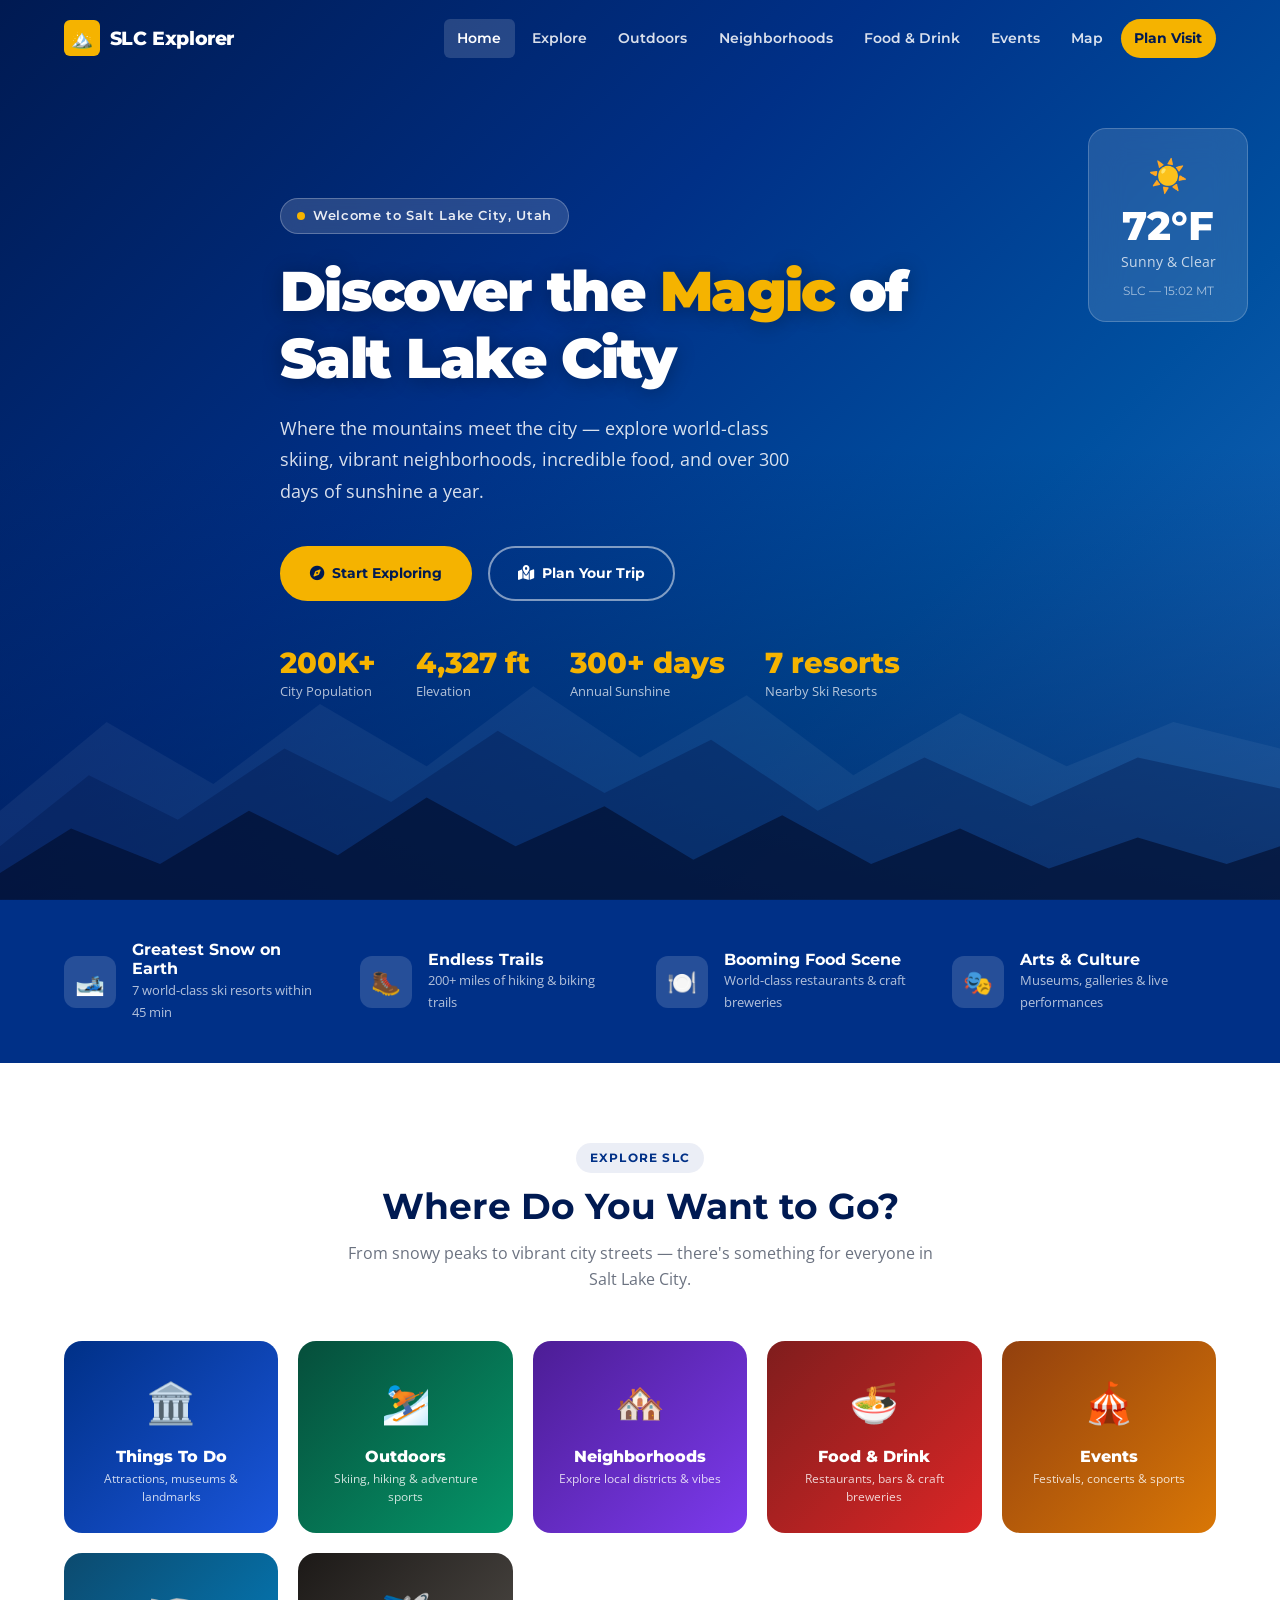
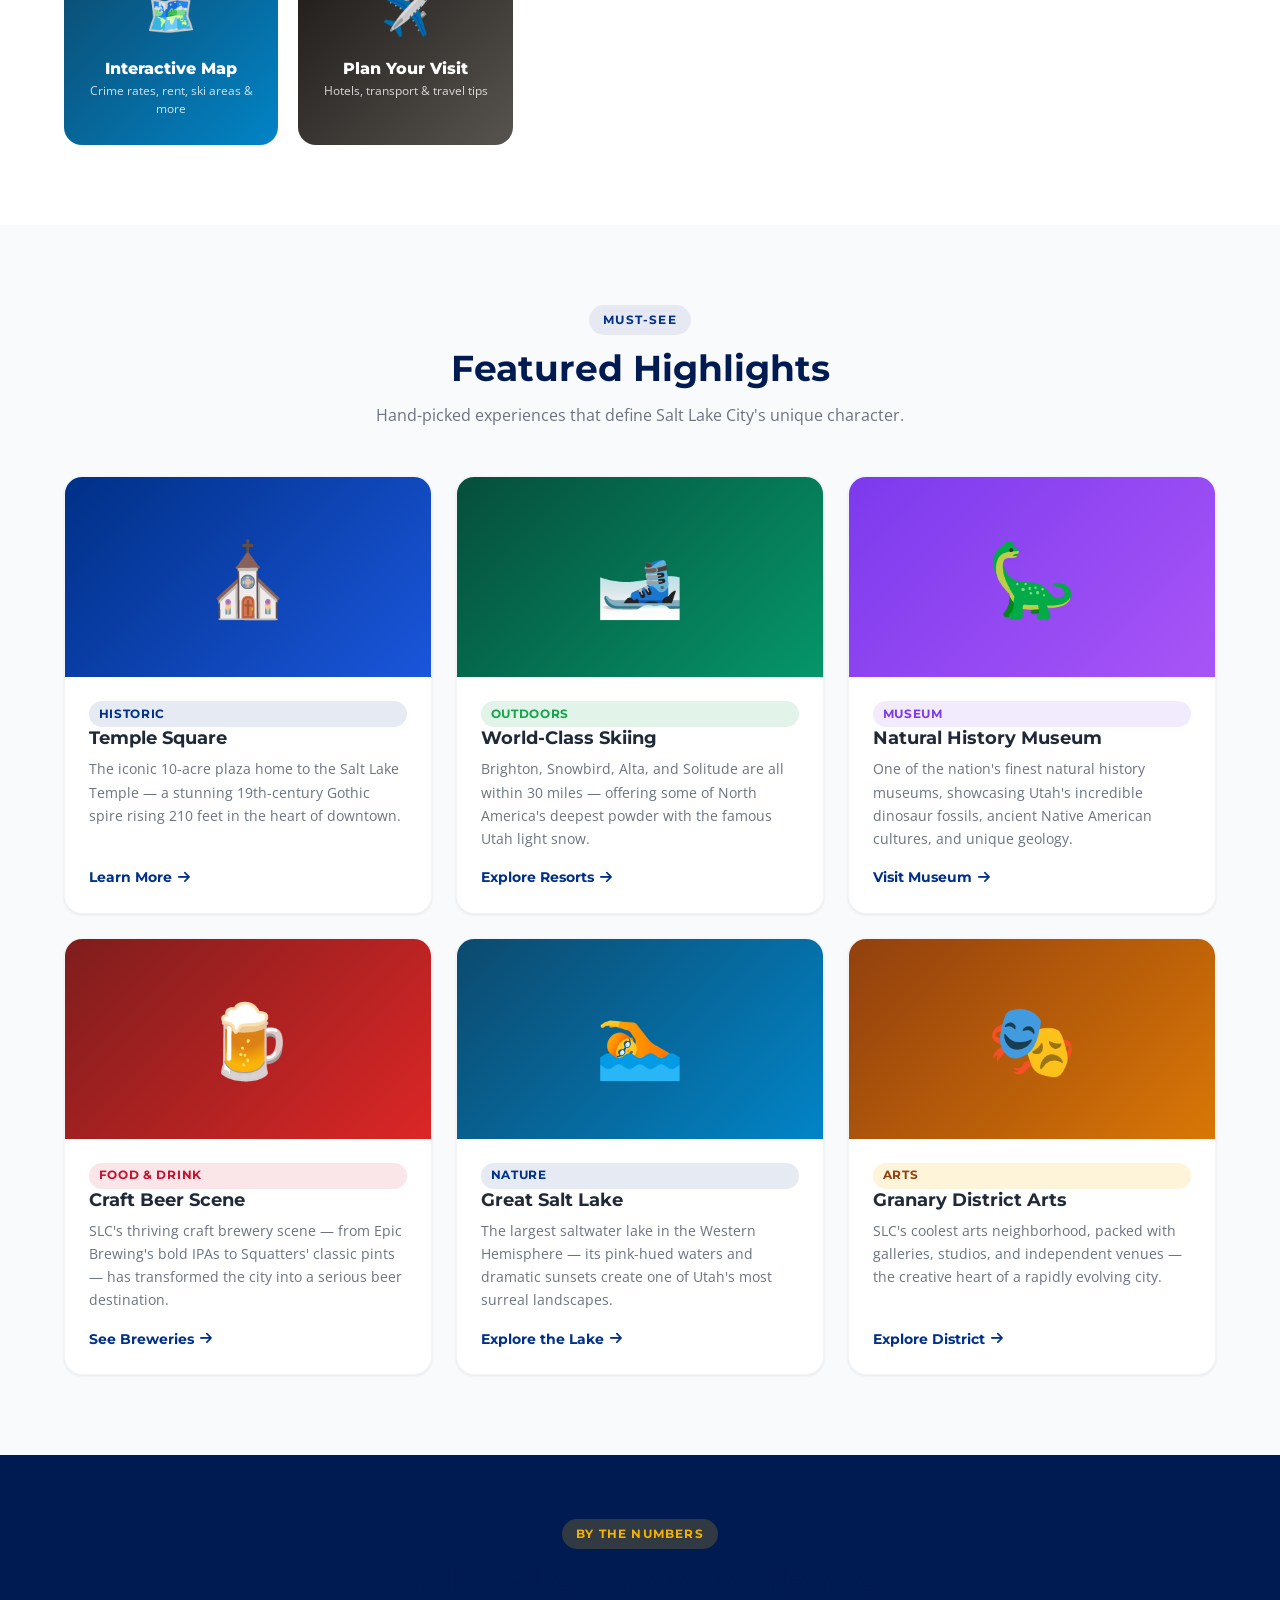
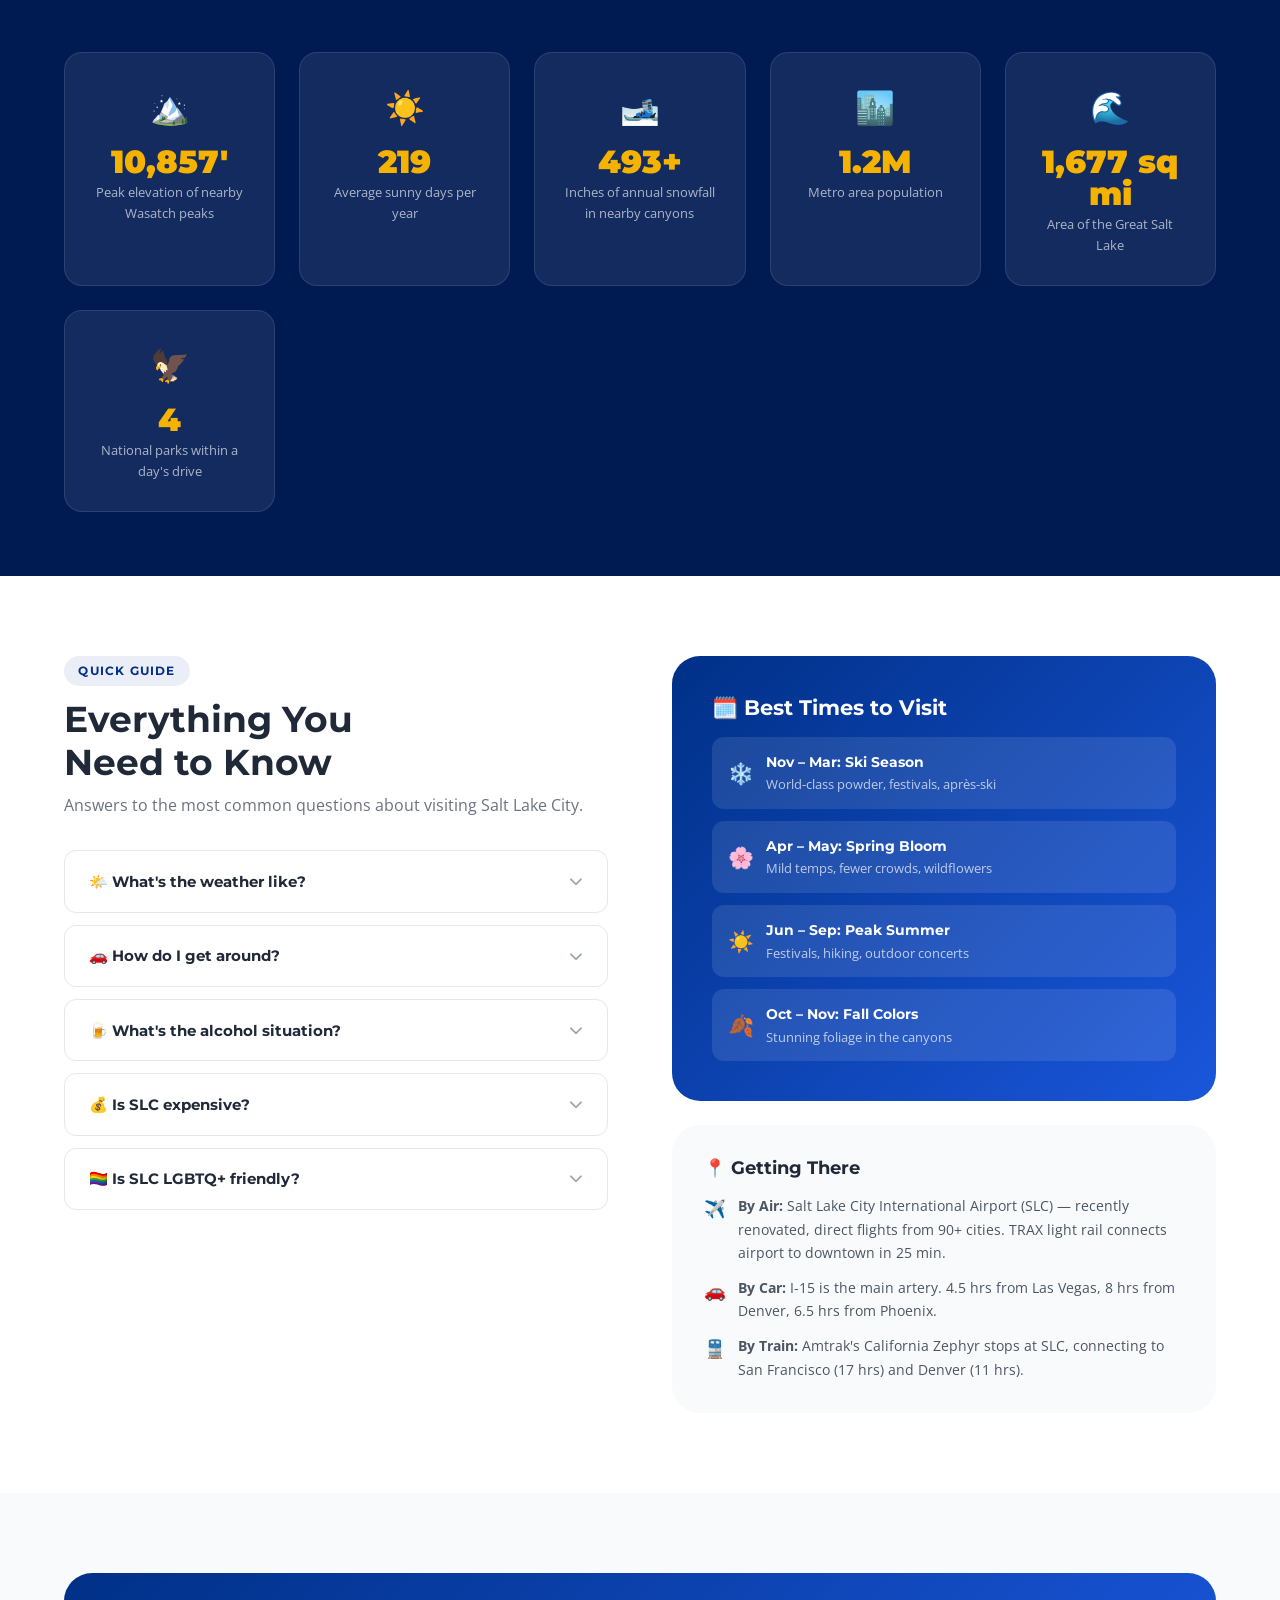
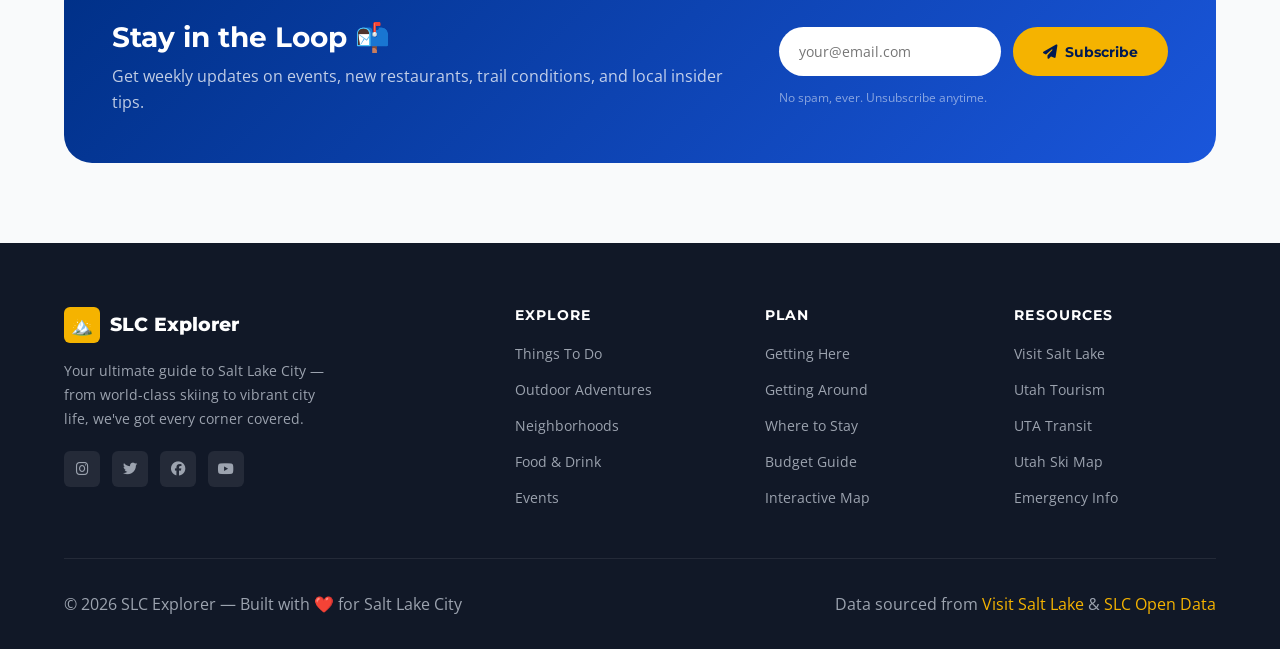
==== index.html @ 90711b34 "Build complete interactive SLC website with 8 pages - index.html: Home page with hero, mountain SVG," ====
<!DOCTYPE html>
<html lang="en">
<head>
  <meta charset="UTF-8">
  <meta name="viewport" content="width=device-width, initial-scale=1.0">
  <title>Salt Lake City — Your Ultimate Guide</title>
  <meta name="description" content="Explore Salt Lake City's best attractions, outdoor adventures, neighborhoods, food scene, and more.">
  <link rel="preconnect" href="https://fonts.googleapis.com">
  <link rel="preconnect" href="https://fonts.gstatic.com" crossorigin>
  <link href="https://fonts.googleapis.com/css2?family=Montserrat:wght@400;600;700;800;900&family=Open+Sans:wght@400;500;600&display=swap" rel="stylesheet">
  <link rel="stylesheet" href="https://cdnjs.cloudflare.com/ajax/libs/font-awesome/6.4.0/css/all.min.css">
  <link rel="stylesheet" href="style.css">
  <style>
    /* Index-specific */
    .hero { min-height: 100vh; }
    .highlights-row {
      display: grid;
      grid-template-columns: repeat(auto-fill, minmax(320px, 1fr));
      gap: 1.5rem;
    }
    .highlight-card {
      background: var(--white);
      border-radius: var(--radius-lg);
      overflow: hidden;
      box-shadow: var(--shadow-sm);
      border: 1px solid var(--gray-100);
      transition: var(--transition);
      display: flex;
      flex-direction: column;
    }
    .highlight-card:hover { transform: translateY(-6px); box-shadow: var(--shadow-xl); }
    .highlight-card-img {
      height: 200px;
      display: flex; align-items: center; justify-content: center;
      font-size: 4.5rem;
    }
    .highlight-card-body { padding: 1.5rem; flex: 1; display: flex; flex-direction: column; }
    .highlight-card-body h3 { margin-bottom: 0.5rem; font-size: 1.15rem; }
    .highlight-card-body p { color: var(--gray-500); font-size: 0.88rem; flex: 1; }
    .highlight-card-body .link {
      display: inline-flex;
      align-items: center;
      gap: 0.35rem;
      color: var(--primary);
      font-family: var(--font-sans);
      font-weight: 700;
      font-size: 0.85rem;
      margin-top: 1rem;
      transition: var(--transition);
    }
    .highlight-card-body .link:hover { color: var(--primary-light); gap: 0.55rem; }
    .fun-facts { background: var(--primary-dark); color: var(--white); padding: 4rem 0; }
    .facts-grid {
      display: grid;
      grid-template-columns: repeat(auto-fill, minmax(200px, 1fr));
      gap: 1.5rem;
    }
    .fact-box {
      background: rgba(255,255,255,0.08);
      border-radius: var(--radius-lg);
      padding: 1.75rem;
      text-align: center;
      border: 1px solid rgba(255,255,255,0.1);
      transition: var(--transition);
    }
    .fact-box:hover { background: rgba(255,255,255,0.14); }
    .fact-box .icon { font-size: 2rem; margin-bottom: 0.75rem; }
    .fact-box .val {
      font-family: var(--font-sans);
      font-size: 2rem;
      font-weight: 900;
      color: var(--accent);
      line-height: 1;
      margin-bottom: 0.25rem;
    }
    .fact-box .desc { font-size: 0.82rem; color: rgba(255,255,255,0.65); }
    .newsletter {
      background: linear-gradient(135deg, #003087 0%, #1a56db 100%);
      border-radius: var(--radius-xl);
      padding: 3rem;
      display: flex;
      gap: 3rem;
      align-items: center;
    }
    .newsletter-text { flex: 1; color: var(--white); }
    .newsletter-text h2 { font-size: 1.75rem; margin-bottom: 0.5rem; }
    .newsletter-text p { color: rgba(255,255,255,0.75); }
    .newsletter-form { display: flex; gap: 0.75rem; flex-wrap: wrap; }
    .newsletter-input {
      flex: 1;
      min-width: 220px;
      padding: 0.85rem 1.25rem;
      border-radius: var(--radius-full);
      border: none;
      font-family: var(--font-body);
      font-size: 0.9rem;
      outline: none;
    }
    @media (max-width: 768px) {
      .newsletter { flex-direction: column; gap: 1.5rem; padding: 2rem; }
      .newsletter-form { width: 100%; }
      .newsletter-input { width: 100%; }
    }
  </style>
</head>
<body>

<!-- NAVBAR -->
<nav class="navbar" id="navbar">
  <div class="container">
    <a href="index.html" class="nav-logo">
      <div class="logo-icon">🏔️</div>
      SLC Explorer
    </a>
    <div class="nav-links">
      <a href="index.html" class="active">Home</a>
      <a href="explore.html">Explore</a>
      <a href="outdoors.html">Outdoors</a>
      <a href="neighborhoods.html">Neighborhoods</a>
      <a href="food.html">Food & Drink</a>
      <a href="events.html">Events</a>
      <a href="map.html">Map</a>
      <a href="plan.html" class="nav-cta">Plan Visit</a>
    </div>
    <button class="nav-toggle" aria-label="Menu">
      <span></span><span></span><span></span>
    </button>
  </div>
</nav>

<!-- HERO -->
<section class="hero">
  <div class="hero-bg"></div>
  <!-- Mountain Silhouette SVG -->
  <div class="mountain-layer">
    <svg viewBox="0 0 1440 300" xmlns="http://www.w3.org/2000/svg" preserveAspectRatio="none">
      <!-- Back mountains (lighter) -->
      <polygon points="0,300 0,200 120,100 240,170 360,80 480,150 600,60 720,140 840,70 960,160 1080,90 1200,150 1320,100 1440,130 1440,300" fill="rgba(255,255,255,0.05)"/>
      <!-- Mid mountains -->
      <polygon points="0,300 0,240 100,160 200,210 320,130 440,190 560,110 680,180 800,120 920,200 1040,140 1160,195 1280,140 1440,175 1440,300" fill="rgba(0,26,82,0.4)"/>
      <!-- Front mountains (dark) -->
      <polygon points="0,300 0,270 80,220 180,260 280,200 380,250 480,185 580,240 680,195 780,255 880,205 980,260 1080,220 1180,265 1280,230 1380,260 1440,240 1440,300" fill="rgba(0,10,40,0.6)"/>
    </svg>
  </div>

  <!-- Weather widget -->
  <div class="hero-weather">
    <div class="weather-icon">☀️</div>
    <div class="temp">72°F</div>
    <div class="condition">Sunny & Clear</div>
    <div class="city-time">SLC — <span id="slc-time">--:--</span></div>
  </div>

  <div class="container">
    <div class="hero-content">
      <div class="hero-badge">
        <span class="dot"></span>
        Welcome to Salt Lake City, Utah
      </div>
      <h1>Discover the <span>Magic</span> of Salt Lake City</h1>
      <p>Where the mountains meet the city — explore world-class skiing, vibrant neighborhoods, incredible food, and over 300 days of sunshine a year.</p>
      <div class="hero-actions">
        <a href="explore.html" class="btn btn-primary"><i class="fas fa-compass"></i> Start Exploring</a>
        <a href="plan.html" class="btn btn-outline"><i class="fas fa-map-marked-alt"></i> Plan Your Trip</a>
      </div>
      <div class="hero-stats">
        <div class="hero-stat">
          <span class="num" data-target="200" data-suffix="K+">0</span>
          <span class="label">City Population</span>
        </div>
        <div class="hero-stat">
          <span class="num" data-target="4327" data-suffix=" ft">0</span>
          <span class="label">Elevation</span>
        </div>
        <div class="hero-stat">
          <span class="num" data-target="300" data-suffix="+ days">0</span>
          <span class="label">Annual Sunshine</span>
        </div>
        <div class="hero-stat">
          <span class="num" data-target="7" data-suffix=" resorts">0</span>
          <span class="label">Nearby Ski Resorts</span>
        </div>
      </div>
    </div>
  </div>
</section>

<!-- FEATURE STRIP -->
<div class="feature-strip">
  <div class="container">
    <div class="feature-item reveal">
      <div class="icon">🎿</div>
      <div class="text">
        <h4>Greatest Snow on Earth</h4>
        <p>7 world-class ski resorts within 45 min</p>
      </div>
    </div>
    <div class="feature-item reveal reveal-delay-1">
      <div class="icon">🥾</div>
      <div class="text">
        <h4>Endless Trails</h4>
        <p>200+ miles of hiking & biking trails</p>
      </div>
    </div>
    <div class="feature-item reveal reveal-delay-2">
      <div class="icon">🍽️</div>
      <div class="text">
        <h4>Booming Food Scene</h4>
        <p>World-class restaurants & craft breweries</p>
      </div>
    </div>
    <div class="feature-item reveal reveal-delay-3">
      <div class="icon">🎭</div>
      <div class="text">
        <h4>Arts & Culture</h4>
        <p>Museums, galleries & live performances</p>
      </div>
    </div>
  </div>
</div>

<!-- NAVIGATION CARDS -->
<section class="section" style="background: var(--white);">
  <div class="container">
    <div class="section-header reveal">
      <div class="section-tag">Explore SLC</div>
      <h2>Where Do You Want to Go?</h2>
      <p>From snowy peaks to vibrant city streets — there's something for everyone in Salt Lake City.</p>
    </div>
    <div class="nav-cards reveal">
      <a href="explore.html" class="nav-card" style="background: linear-gradient(135deg, #003087, #1a56db);">
        <div class="nav-icon">🏛️</div>
        <h3>Things To Do</h3>
        <p>Attractions, museums & landmarks</p>
      </a>
      <a href="outdoors.html" class="nav-card" style="background: linear-gradient(135deg, #064e3b, #059669);">
        <div class="nav-icon">⛷️</div>
        <h3>Outdoors</h3>
        <p>Skiing, hiking & adventure sports</p>
      </a>
      <a href="neighborhoods.html" class="nav-card" style="background: linear-gradient(135deg, #4c1d95, #7c3aed);">
        <div class="nav-icon">🏘️</div>
        <h3>Neighborhoods</h3>
        <p>Explore local districts & vibes</p>
      </a>
      <a href="food.html" class="nav-card" style="background: linear-gradient(135deg, #7f1d1d, #dc2626);">
        <div class="nav-icon">🍜</div>
        <h3>Food & Drink</h3>
        <p>Restaurants, bars & craft breweries</p>
      </a>
      <a href="events.html" class="nav-card" style="background: linear-gradient(135deg, #92400e, #d97706);">
        <div class="nav-icon">🎪</div>
        <h3>Events</h3>
        <p>Festivals, concerts & sports</p>
      </a>
      <a href="map.html" class="nav-card" style="background: linear-gradient(135deg, #0c4a6e, #0284c7);">
        <div class="nav-icon">🗺️</div>
        <h3>Interactive Map</h3>
        <p>Crime rates, rent, ski areas & more</p>
      </a>
      <a href="plan.html" class="nav-card" style="background: linear-gradient(135deg, #1c1917, #57534e);">
        <div class="nav-icon">✈️</div>
        <h3>Plan Your Visit</h3>
        <p>Hotels, transport & travel tips</p>
      </a>
    </div>
  </div>
</section>

<!-- FEATURED HIGHLIGHTS -->
<section class="section">
  <div class="container">
    <div class="section-header reveal">
      <div class="section-tag">Must-See</div>
      <h2>Featured Highlights</h2>
      <p>Hand-picked experiences that define Salt Lake City's unique character.</p>
    </div>
    <div class="highlights-row">
      <div class="highlight-card reveal">
        <div class="highlight-card-img" style="background: linear-gradient(135deg, #003087, #1a56db);">⛪</div>
        <div class="highlight-card-body">
          <span class="badge badge-blue">Historic</span>
          <h3>Temple Square</h3>
          <p>The iconic 10-acre plaza home to the Salt Lake Temple — a stunning 19th-century Gothic spire rising 210 feet in the heart of downtown.</p>
          <a href="explore.html" class="link">Learn More <i class="fas fa-arrow-right"></i></a>
        </div>
      </div>
      <div class="highlight-card reveal reveal-delay-1">
        <div class="highlight-card-img" style="background: linear-gradient(135deg, #064e3b, #059669);">🎿</div>
        <div class="highlight-card-body">
          <span class="badge badge-green">Outdoors</span>
          <h3>World-Class Skiing</h3>
          <p>Brighton, Snowbird, Alta, and Solitude are all within 30 miles — offering some of North America's deepest powder with the famous Utah light snow.</p>
          <a href="outdoors.html" class="link">Explore Resorts <i class="fas fa-arrow-right"></i></a>
        </div>
      </div>
      <div class="highlight-card reveal reveal-delay-2">
        <div class="highlight-card-img" style="background: linear-gradient(135deg, #7c3aed, #a855f7);">🦕</div>
        <div class="highlight-card-body">
          <span class="badge badge-purple">Museum</span>
          <h3>Natural History Museum</h3>
          <p>One of the nation's finest natural history museums, showcasing Utah's incredible dinosaur fossils, ancient Native American cultures, and unique geology.</p>
          <a href="explore.html" class="link">Visit Museum <i class="fas fa-arrow-right"></i></a>
        </div>
      </div>
      <div class="highlight-card reveal reveal-delay-3">
        <div class="highlight-card-img" style="background: linear-gradient(135deg, #7f1d1d, #dc2626);">🍺</div>
        <div class="highlight-card-body">
          <span class="badge badge-red">Food & Drink</span>
          <h3>Craft Beer Scene</h3>
          <p>SLC's thriving craft brewery scene — from Epic Brewing's bold IPAs to Squatters' classic pints — has transformed the city into a serious beer destination.</p>
          <a href="food.html" class="link">See Breweries <i class="fas fa-arrow-right"></i></a>
        </div>
      </div>
      <div class="highlight-card reveal">
        <div class="highlight-card-img" style="background: linear-gradient(135deg, #0c4a6e, #0284c7);">🏊</div>
        <div class="highlight-card-body">
          <span class="badge badge-blue">Nature</span>
          <h3>Great Salt Lake</h3>
          <p>The largest saltwater lake in the Western Hemisphere — its pink-hued waters and dramatic sunsets create one of Utah's most surreal landscapes.</p>
          <a href="explore.html" class="link">Explore the Lake <i class="fas fa-arrow-right"></i></a>
        </div>
      </div>
      <div class="highlight-card reveal reveal-delay-1">
        <div class="highlight-card-img" style="background: linear-gradient(135deg, #92400e, #d97706);">🎭</div>
        <div class="highlight-card-body">
          <span class="badge badge-yellow">Arts</span>
          <h3>Granary District Arts</h3>
          <p>SLC's coolest arts neighborhood, packed with galleries, studios, and independent venues — the creative heart of a rapidly evolving city.</p>
          <a href="neighborhoods.html" class="link">Explore District <i class="fas fa-arrow-right"></i></a>
        </div>
      </div>
    </div>
  </div>
</section>

<!-- FUN FACTS -->
<section class="fun-facts">
  <div class="container">
    <div class="section-header reveal" style="color: var(--white);">
      <div class="section-tag" style="background: rgba(245,179,0,0.2); color: var(--accent);">By the Numbers</div>
      <h2>Salt Lake City at a Glance</h2>
    </div>
    <div class="facts-grid">
      <div class="fact-box reveal">
        <div class="icon">🏔️</div>
        <div class="val" data-target="11000" data-suffix="'">0</div>
        <div class="desc">Peak elevation of nearby Wasatch peaks</div>
      </div>
      <div class="fact-box reveal reveal-delay-1">
        <div class="icon">☀️</div>
        <div class="val" data-target="222" data-suffix="">0</div>
        <div class="desc">Average sunny days per year</div>
      </div>
      <div class="fact-box reveal reveal-delay-2">
        <div class="icon">🎿</div>
        <div class="val" data-target="500" data-suffix="+">0</div>
        <div class="desc">Inches of annual snowfall in nearby canyons</div>
      </div>
      <div class="fact-box reveal reveal-delay-3">
        <div class="icon">🏙️</div>
        <div class="val" data-target="1.2" data-suffix="M">0</div>
        <div class="desc">Metro area population</div>
      </div>
      <div class="fact-box reveal">
        <div class="icon">🌊</div>
        <div class="val" data-target="1700" data-suffix=" sq mi">0</div>
        <div class="desc">Area of the Great Salt Lake</div>
      </div>
      <div class="fact-box reveal reveal-delay-1">
        <div class="icon">🦅</div>
        <div class="val" data-target="5" data-suffix="">0</div>
        <div class="desc">National parks within a day's drive</div>
      </div>
    </div>
  </div>
</section>

<!-- QUICK INFO ACCORDION -->
<section class="section" style="background: var(--white);">
  <div class="container">
    <div style="display: grid; grid-template-columns: 1fr 1fr; gap: 4rem; align-items: start;">
      <div>
        <div class="section-tag reveal">Quick Guide</div>
        <h2 class="reveal" style="margin-bottom: 0.5rem;">Everything You<br>Need to Know</h2>
        <p class="reveal" style="color: var(--gray-500); margin-bottom: 2rem;">Answers to the most common questions about visiting Salt Lake City.</p>
        <div class="accordion-item reveal">
          <div class="accordion-header">
            <span>🌤️ What's the weather like?</span>
            <span class="accordion-arrow"><i class="fas fa-chevron-down"></i></span>
          </div>
          <div class="accordion-body">
            <div class="accordion-body-inner">SLC has four distinct seasons. Summers are warm and dry (70–95°F), perfect for hiking. Winters are cold with heavy mountain snowfall (20–35°F in the valley). Spring and fall are mild and beautiful. The valley typically gets less snow than the nearby canyons.</div>
          </div>
        </div>
        <div class="accordion-item reveal">
          <div class="accordion-header">
            <span>🚗 How do I get around?</span>
            <span class="accordion-arrow"><i class="fas fa-chevron-down"></i></span>
          </div>
          <div class="accordion-body">
            <div class="accordion-body-inner">TRAX light rail connects downtown to the airport and suburbs. UTA buses cover the metro area. Many neighborhoods are walkable. Uber/Lyft are readily available. For ski canyons, renting a car is strongly recommended as public transit to resorts is limited.</div>
          </div>
        </div>
        <div class="accordion-item reveal">
          <div class="accordion-header">
            <span>🍺 What's the alcohol situation?</span>
            <span class="accordion-arrow"><i class="fas fa-chevron-down"></i></span>
          </div>
          <div class="accordion-body">
            <div class="accordion-body-inner">Utah has unique liquor laws. Bars and restaurants serve full-strength alcohol but there are some quirks — grocery stores sell beer limited to 5% ABV. State Liquor Stores (DABC) sell wine and spirits. The craft beer scene is thriving despite the laws.</div>
          </div>
        </div>
        <div class="accordion-item reveal">
          <div class="accordion-header">
            <span>💰 Is SLC expensive?</span>
            <span class="accordion-arrow"><i class="fas fa-chevron-down"></i></span>
          </div>
          <div class="accordion-body">
            <div class="accordion-body-inner">SLC has grown significantly in cost but remains more affordable than Denver, Seattle, or San Francisco. Average rent is $1,300–$1,800/month. Meals range from $10 budget spots to $50+ fine dining. Ski lift tickets are $100–$180/day. See our Plan page for a full budget guide.</div>
          </div>
        </div>
        <div class="accordion-item reveal">
          <div class="accordion-header">
            <span>🏳️‍🌈 Is SLC LGBTQ+ friendly?</span>
            <span class="accordion-arrow"><i class="fas fa-chevron-down"></i></span>
          </div>
          <div class="accordion-body">
            <div class="accordion-body-inner">Yes! SLC has a vibrant and growing LGBTQ+ community centered around the 9th & 9th neighborhood and the Capitol Hill area. Utah Pride Festival (June) is one of the region's largest. The city is notably more progressive than the surrounding state.</div>
          </div>
        </div>
      </div>
      <div>
        <div class="reveal" style="background: linear-gradient(135deg, #003087 0%, #1a56db 100%); border-radius: var(--radius-xl); padding: 2.5rem; color: var(--white); margin-bottom: 1.5rem;">
          <h3 style="margin-bottom: 1rem; font-size: 1.3rem;">🗓️ Best Times to Visit</h3>
          <div style="display: flex; flex-direction: column; gap: 0.75rem;">
            <div style="background: rgba(255,255,255,0.1); border-radius: var(--radius-md); padding: 0.85rem 1rem; display: flex; gap: 0.75rem; align-items: center;">
              <span style="font-size: 1.3rem;">❄️</span>
              <div>
                <div style="font-weight: 700; font-family: var(--font-sans); font-size: 0.9rem;">Nov – Mar: Ski Season</div>
                <div style="font-size: 0.8rem; color: rgba(255,255,255,0.7);">World-class powder, festivals, après-ski</div>
              </div>
            </div>
            <div style="background: rgba(255,255,255,0.1); border-radius: var(--radius-md); padding: 0.85rem 1rem; display: flex; gap: 0.75rem; align-items: center;">
              <span style="font-size: 1.3rem;">🌸</span>
              <div>
                <div style="font-weight: 700; font-family: var(--font-sans); font-size: 0.9rem;">Apr – May: Spring Bloom</div>
                <div style="font-size: 0.8rem; color: rgba(255,255,255,0.7);">Mild temps, fewer crowds, wildflowers</div>
              </div>
            </div>
            <div style="background: rgba(255,255,255,0.1); border-radius: var(--radius-md); padding: 0.85rem 1rem; display: flex; gap: 0.75rem; align-items: center;">
              <span style="font-size: 1.3rem;">☀️</span>
              <div>
                <div style="font-weight: 700; font-family: var(--font-sans); font-size: 0.9rem;">Jun – Sep: Peak Summer</div>
                <div style="font-size: 0.8rem; color: rgba(255,255,255,0.7);">Festivals, hiking, outdoor concerts</div>
              </div>
            </div>
            <div style="background: rgba(255,255,255,0.1); border-radius: var(--radius-md); padding: 0.85rem 1rem; display: flex; gap: 0.75rem; align-items: center;">
              <span style="font-size: 1.3rem;">🍂</span>
              <div>
                <div style="font-weight: 700; font-family: var(--font-sans); font-size: 0.9rem;">Oct – Nov: Fall Colors</div>
                <div style="font-size: 0.8rem; color: rgba(255,255,255,0.7);">Stunning foliage in the canyons</div>
              </div>
            </div>
          </div>
        </div>
        <div class="reveal" style="background: var(--gray-50); border-radius: var(--radius-xl); padding: 2rem;">
          <h3 style="margin-bottom: 1rem; font-size: 1.1rem;">📍 Getting There</h3>
          <div style="display: flex; flex-direction: column; gap: 0.75rem; font-size: 0.88rem; color: var(--gray-600);">
            <div style="display: flex; gap: 0.75rem; align-items: flex-start;">
              <span style="font-size: 1.1rem; flex-shrink: 0;">✈️</span>
              <span><strong>By Air:</strong> Salt Lake City International Airport (SLC) — recently renovated, direct flights from 90+ cities. TRAX light rail connects airport to downtown in 25 min.</span>
            </div>
            <div style="display: flex; gap: 0.75rem; align-items: flex-start;">
              <span style="font-size: 1.1rem; flex-shrink: 0;">🚗</span>
              <span><strong>By Car:</strong> I-15 is the main artery. 4.5 hrs from Las Vegas, 8 hrs from Denver, 6.5 hrs from Phoenix.</span>
            </div>
            <div style="display: flex; gap: 0.75rem; align-items: flex-start;">
              <span style="font-size: 1.1rem; flex-shrink: 0;">🚆</span>
              <span><strong>By Train:</strong> Amtrak's California Zephyr stops at SLC, connecting to San Francisco (17 hrs) and Denver (11 hrs).</span>
            </div>
          </div>
        </div>
      </div>
    </div>
  </div>
</section>

<!-- NEWSLETTER -->
<section class="section">
  <div class="container">
    <div class="newsletter reveal">
      <div class="newsletter-text">
        <h2>Stay in the Loop 📬</h2>
        <p>Get weekly updates on events, new restaurants, trail conditions, and local insider tips.</p>
      </div>
      <div>
        <div class="newsletter-form">
          <input type="email" class="newsletter-input" placeholder="your@email.com">
          <button class="btn btn-primary" onclick="showToast('Thanks for subscribing! 🎉', 'success')">
            <i class="fas fa-paper-plane"></i> Subscribe
          </button>
        </div>
        <p style="color: rgba(255,255,255,0.5); font-size: 0.78rem; margin-top: 0.75rem;">No spam, ever. Unsubscribe anytime.</p>
      </div>
    </div>
  </div>
</section>

<!-- FOOTER -->
<footer class="footer">
  <div class="container">
    <div class="footer-grid">
      <div class="footer-brand">
        <div class="logo">
          <div class="icon">🏔️</div>
          SLC Explorer
        </div>
        <p>Your ultimate guide to Salt Lake City — from world-class skiing to vibrant city life, we've got every corner covered.</p>
        <div class="footer-social">
          <a href="#" class="social-btn"><i class="fab fa-instagram"></i></a>
          <a href="#" class="social-btn"><i class="fab fa-twitter"></i></a>
          <a href="#" class="social-btn"><i class="fab fa-facebook"></i></a>
          <a href="#" class="social-btn"><i class="fab fa-youtube"></i></a>
        </div>
      </div>
      <div class="footer-col">
        <h4>Explore</h4>
        <ul>
          <li><a href="explore.html">Things To Do</a></li>
          <li><a href="outdoors.html">Outdoor Adventures</a></li>
          <li><a href="neighborhoods.html">Neighborhoods</a></li>
          <li><a href="food.html">Food & Drink</a></li>
          <li><a href="events.html">Events</a></li>
        </ul>
      </div>
      <div class="footer-col">
        <h4>Plan</h4>
        <ul>
          <li><a href="plan.html">Getting Here</a></li>
          <li><a href="plan.html#transport">Getting Around</a></li>
          <li><a href="plan.html#hotels">Where to Stay</a></li>
          <li><a href="plan.html#budget">Budget Guide</a></li>
          <li><a href="map.html">Interactive Map</a></li>
        </ul>
      </div>
      <div class="footer-col">
        <h4>Resources</h4>
        <ul>
          <li><a href="#">Visit Salt Lake</a></li>
          <li><a href="#">Utah Tourism</a></li>
          <li><a href="#">UTA Transit</a></li>
          <li><a href="#">Utah Ski Map</a></li>
          <li><a href="#">Emergency Info</a></li>
        </ul>
      </div>
    </div>
    <div class="footer-bottom">
      <p>© 2026 SLC Explorer — Built with ❤️ for Salt Lake City</p>
      <p>Data sourced from <a href="#">Visit Salt Lake</a> & <a href="#">SLC Open Data</a></p>
    </div>
  </div>
</footer>

<button id="back-top" title="Back to top"><i class="fas fa-arrow-up"></i></button>
<div class="toast-container"></div>

<script src="script.js"></script>
</body>
</html>
---- style.css ----
/* ===== DESIGN TOKENS ===== */
:root {
  --primary: #003087;
  --primary-light: #1a56db;
  --primary-dark: #001a52;
  --secondary: #c8102e;
  --accent: #f5b300;
  --accent-dark: #c9940a;
  --green: #16a34a;
  --white: #ffffff;
  --gray-50: #f9fafb;
  --gray-100: #f3f4f6;
  --gray-200: #e5e7eb;
  --gray-300: #d1d5db;
  --gray-400: #9ca3af;
  --gray-500: #6b7280;
  --gray-600: #4b5563;
  --gray-700: #374151;
  --gray-800: #1f2937;
  --gray-900: #111827;
  --shadow-sm: 0 1px 3px rgba(0,0,0,0.08);
  --shadow-md: 0 4px 12px rgba(0,0,0,0.10);
  --shadow-lg: 0 10px 30px rgba(0,0,0,0.13);
  --shadow-xl: 0 20px 50px rgba(0,0,0,0.18);
  --radius-sm: 6px;
  --radius-md: 12px;
  --radius-lg: 18px;
  --radius-xl: 28px;
  --radius-full: 9999px;
  --transition: all 0.3s cubic-bezier(0.4, 0, 0.2, 1);
  --font-sans: 'Montserrat', sans-serif;
  --font-body: 'Open Sans', sans-serif;
}

/* ===== RESET ===== */
*, *::before, *::after { box-sizing: border-box; margin: 0; padding: 0; }
html { scroll-behavior: smooth; font-size: 16px; }
body {
  font-family: var(--font-body);
  color: var(--gray-800);
  background: var(--gray-50);
  line-height: 1.65;
  overflow-x: hidden;
}
img { max-width: 100%; display: block; }
a { text-decoration: none; color: inherit; }
ul { list-style: none; }
button { cursor: pointer; border: none; background: none; font-family: inherit; }

/* ===== TYPOGRAPHY ===== */
h1, h2, h3, h4, h5, h6 { font-family: var(--font-sans); line-height: 1.2; }
h1 { font-size: clamp(2rem, 5vw, 3.5rem); }
h2 { font-size: clamp(1.5rem, 3vw, 2.25rem); }
h3 { font-size: clamp(1.1rem, 2vw, 1.4rem); }
p { font-size: 1rem; }

/* ===== LAYOUT ===== */
.container { max-width: 1200px; margin: 0 auto; padding: 0 1.5rem; }
.section { padding: 5rem 0; }
.section-header { text-align: center; margin-bottom: 3rem; }
.section-header h2 { color: var(--primary-dark); margin-bottom: 0.75rem; }
.section-header p { color: var(--gray-500); max-width: 600px; margin: 0 auto; }
.section-tag {
  display: inline-block;
  background: rgba(0,48,135,0.08);
  color: var(--primary);
  font-family: var(--font-sans);
  font-weight: 700;
  font-size: 0.75rem;
  letter-spacing: 0.1em;
  text-transform: uppercase;
  padding: 0.3rem 0.9rem;
  border-radius: var(--radius-full);
  margin-bottom: 0.75rem;
}

/* ===== NAVBAR ===== */
.navbar {
  position: fixed;
  top: 0; left: 0; right: 0;
  z-index: 1000;
  background: transparent;
  transition: var(--transition);
  padding: 1.2rem 0;
}
.navbar.scrolled {
  background: var(--primary-dark);
  box-shadow: var(--shadow-lg);
  padding: 0.75rem 0;
}
.navbar .container {
  display: flex;
  align-items: center;
  justify-content: space-between;
}
.nav-logo {
  display: flex;
  align-items: center;
  gap: 0.6rem;
  color: var(--white);
  font-family: var(--font-sans);
  font-weight: 800;
  font-size: 1.2rem;
  letter-spacing: -0.02em;
}
.nav-logo .logo-icon {
  width: 36px; height: 36px;
  background: var(--accent);
  border-radius: var(--radius-sm);
  display: flex; align-items: center; justify-content: center;
  font-size: 1.1rem;
}
.nav-links {
  display: flex;
  align-items: center;
  gap: 0.25rem;
}
.nav-links a {
  color: rgba(255,255,255,0.85);
  font-family: var(--font-sans);
  font-weight: 600;
  font-size: 0.85rem;
  padding: 0.5rem 0.85rem;
  border-radius: var(--radius-sm);
  transition: var(--transition);
}
.nav-links a:hover, .nav-links a.active {
  color: var(--white);
  background: rgba(255,255,255,0.15);
}
.nav-cta {
  background: var(--accent) !important;
  color: var(--primary-dark) !important;
  font-weight: 700 !important;
  border-radius: var(--radius-full) !important;
}
.nav-cta:hover { background: var(--accent-dark) !important; }
.nav-toggle {
  display: none;
  flex-direction: column;
  gap: 5px;
  padding: 0.5rem;
}
.nav-toggle span {
  display: block;
  width: 24px; height: 2px;
  background: var(--white);
  border-radius: 2px;
  transition: var(--transition);
}

/* ===== HERO ===== */
.hero {
  min-height: 100vh;
  display: flex;
  align-items: center;
  position: relative;
  overflow: hidden;
  color: var(--white);
}
.hero-bg {
  position: absolute;
  inset: 0;
  background: linear-gradient(135deg, #001a52 0%, #003087 40%, #0050a0 70%, #1a6bbf 100%);
  z-index: 0;
}
.hero-bg::after {
  content: '';
  position: absolute;
  inset: 0;
  background: linear-gradient(to bottom, transparent 50%, rgba(0,26,82,0.6) 100%);
}
/* Mountain silhouette layers */
.mountain-layer {
  position: absolute;
  bottom: 0;
  left: 0;
  right: 0;
  z-index: 1;
}
.mountain-layer svg { display: block; }
.hero-content {
  position: relative;
  z-index: 2;
  max-width: 720px;
}
.hero-badge {
  display: inline-flex;
  align-items: center;
  gap: 0.5rem;
  background: rgba(255,255,255,0.15);
  backdrop-filter: blur(10px);
  border: 1px solid rgba(255,255,255,0.25);
  border-radius: var(--radius-full);
  padding: 0.4rem 1rem;
  font-size: 0.8rem;
  font-family: var(--font-sans);
  font-weight: 600;
  letter-spacing: 0.05em;
  margin-bottom: 1.5rem;
  color: rgba(255,255,255,0.9);
}
.hero-badge .dot {
  width: 8px; height: 8px;
  background: var(--accent);
  border-radius: 50%;
  animation: pulse 2s infinite;
}
.hero h1 {
  font-weight: 900;
  letter-spacing: -0.03em;
  margin-bottom: 1.25rem;
  text-shadow: 0 2px 20px rgba(0,0,0,0.3);
}
.hero h1 span { color: var(--accent); }
.hero p {
  font-size: 1.15rem;
  color: rgba(255,255,255,0.85);
  margin-bottom: 2.5rem;
  max-width: 540px;
  line-height: 1.7;
}
.hero-actions {
  display: flex;
  gap: 1rem;
  flex-wrap: wrap;
  margin-bottom: 3rem;
}
.hero-stats {
  display: flex;
  gap: 2.5rem;
  flex-wrap: wrap;
}
.hero-stat {
  display: flex;
  flex-direction: column;
}
.hero-stat .num {
  font-family: var(--font-sans);
  font-weight: 800;
  font-size: 1.8rem;
  color: var(--accent);
  line-height: 1;
}
.hero-stat .label {
  font-size: 0.8rem;
  color: rgba(255,255,255,0.7);
  margin-top: 0.2rem;
}
.hero-weather {
  position: absolute;
  top: 8rem;
  right: 2rem;
  z-index: 2;
  background: rgba(255,255,255,0.12);
  backdrop-filter: blur(16px);
  border: 1px solid rgba(255,255,255,0.2);
  border-radius: var(--radius-lg);
  padding: 1.25rem 1.5rem;
  color: var(--white);
  text-align: center;
  min-width: 160px;
}
.hero-weather .temp {
  font-family: var(--font-sans);
  font-size: 2.5rem;
  font-weight: 800;
  line-height: 1;
}
.hero-weather .condition {
  font-size: 0.85rem;
  color: rgba(255,255,255,0.75);
  margin-top: 0.3rem;
}
.hero-weather .city-time {
  font-size: 0.75rem;
  color: rgba(255,255,255,0.6);
  margin-top: 0.5rem;
  font-family: var(--font-sans);
}
.hero-weather .weather-icon { font-size: 2rem; margin-bottom: 0.25rem; }

/* ===== BUTTONS ===== */
.btn {
  display: inline-flex;
  align-items: center;
  gap: 0.5rem;
  font-family: var(--font-sans);
  font-weight: 700;
  font-size: 0.9rem;
  padding: 0.85rem 1.75rem;
  border-radius: var(--radius-full);
  border: 2px solid transparent;
  transition: var(--transition);
  cursor: pointer;
  white-space: nowrap;
}
.btn-primary {
  background: var(--accent);
  color: var(--primary-dark);
  border-color: var(--accent);
}
.btn-primary:hover {
  background: var(--accent-dark);
  border-color: var(--accent-dark);
  transform: translateY(-2px);
  box-shadow: 0 8px 20px rgba(245,179,0,0.4);
}
.btn-outline {
  background: transparent;
  color: var(--white);
  border-color: rgba(255,255,255,0.5);
}
.btn-outline:hover {
  background: rgba(255,255,255,0.15);
  border-color: var(--white);
  transform: translateY(-2px);
}
.btn-solid {
  background: var(--primary);
  color: var(--white);
  border-color: var(--primary);
}
.btn-solid:hover {
  background: var(--primary-dark);
  transform: translateY(-2px);
  box-shadow: var(--shadow-md);
}
.btn-ghost {
  background: transparent;
  color: var(--primary);
  border-color: var(--primary);
}
.btn-ghost:hover {
  background: var(--primary);
  color: var(--white);
  transform: translateY(-2px);
}
.btn-sm { padding: 0.5rem 1.1rem; font-size: 0.8rem; }
.btn-lg { padding: 1rem 2.25rem; font-size: 1rem; }

/* ===== CARDS ===== */
.card {
  background: var(--white);
  border-radius: var(--radius-lg);
  box-shadow: var(--shadow-sm);
  overflow: hidden;
  transition: var(--transition);
  border: 1px solid var(--gray-100);
}
.card:hover {
  transform: translateY(-6px);
  box-shadow: var(--shadow-xl);
  border-color: transparent;
}
.card-img {
  height: 220px;
  display: flex;
  align-items: center;
  justify-content: center;
  font-size: 4rem;
  position: relative;
  overflow: hidden;
}
.card-body { padding: 1.5rem; }
.card-tag {
  display: inline-block;
  font-size: 0.7rem;
  font-family: var(--font-sans);
  font-weight: 700;
  text-transform: uppercase;
  letter-spacing: 0.08em;
  padding: 0.2rem 0.65rem;
  border-radius: var(--radius-full);
  margin-bottom: 0.6rem;
}
.card-title { font-size: 1.1rem; font-weight: 700; margin-bottom: 0.5rem; color: var(--gray-900); }
.card-desc { font-size: 0.88rem; color: var(--gray-500); line-height: 1.6; margin-bottom: 1rem; }
.card-footer {
  display: flex;
  align-items: center;
  justify-content: space-between;
  padding-top: 1rem;
  border-top: 1px solid var(--gray-100);
}
.card-meta {
  display: flex;
  align-items: center;
  gap: 0.4rem;
  font-size: 0.8rem;
  color: var(--gray-500);
}
.stars { color: var(--accent); font-size: 0.85rem; }

/* ===== GRID LAYOUTS ===== */
.grid-2 { display: grid; grid-template-columns: repeat(2, 1fr); gap: 1.5rem; }
.grid-3 { display: grid; grid-template-columns: repeat(3, 1fr); gap: 1.5rem; }
.grid-4 { display: grid; grid-template-columns: repeat(4, 1fr); gap: 1.5rem; }
.grid-auto { display: grid; grid-template-columns: repeat(auto-fill, minmax(280px, 1fr)); gap: 1.5rem; }

/* ===== FILTER BAR ===== */
.filter-bar {
  background: var(--white);
  border-radius: var(--radius-xl);
  padding: 1.25rem 1.5rem;
  box-shadow: var(--shadow-md);
  margin-bottom: 2.5rem;
  display: flex;
  gap: 1rem;
  align-items: center;
  flex-wrap: wrap;
}
.search-input-wrap {
  position: relative;
  flex: 1;
  min-width: 200px;
}
.search-input-wrap .icon {
  position: absolute;
  left: 1rem;
  top: 50%;
  transform: translateY(-50%);
  color: var(--gray-400);
  font-size: 1rem;
}
.search-input {
  width: 100%;
  padding: 0.75rem 1rem 0.75rem 2.75rem;
  border: 2px solid var(--gray-200);
  border-radius: var(--radius-full);
  font-family: var(--font-body);
  font-size: 0.9rem;
  transition: var(--transition);
  outline: none;
  background: var(--gray-50);
}
.search-input:focus { border-color: var(--primary); background: var(--white); }
.filter-chips { display: flex; gap: 0.5rem; flex-wrap: wrap; }
.chip {
  padding: 0.5rem 1rem;
  border-radius: var(--radius-full);
  border: 2px solid var(--gray-200);
  font-family: var(--font-sans);
  font-weight: 600;
  font-size: 0.8rem;
  color: var(--gray-600);
  cursor: pointer;
  transition: var(--transition);
  background: var(--white);
}
.chip:hover { border-color: var(--primary); color: var(--primary); }
.chip.active {
  background: var(--primary);
  border-color: var(--primary);
  color: var(--white);
}
.chip.accent { }
.chip.active.cat-museum { background: #7c3aed; border-color: #7c3aed; }
.chip.active.cat-park { background: var(--green); border-color: var(--green); }
.chip.active.cat-arts { background: #db2777; border-color: #db2777; }
.chip.active.cat-sports { background: #ea580c; border-color: #ea580c; }
.chip.active.cat-family { background: var(--accent-dark); border-color: var(--accent-dark); }
.chip.active.cat-nightlife { background: #6d28d9; border-color: #6d28d9; }

/* ===== TABS ===== */
.tabs {
  display: flex;
  gap: 0.5rem;
  border-bottom: 2px solid var(--gray-200);
  margin-bottom: 2rem;
  overflow-x: auto;
  padding-bottom: 0;
}
.tab-btn {
  font-family: var(--font-sans);
  font-weight: 700;
  font-size: 0.9rem;
  padding: 0.75rem 1.5rem;
  color: var(--gray-500);
  border-bottom: 3px solid transparent;
  border-radius: 0;
  transition: var(--transition);
  white-space: nowrap;
  margin-bottom: -2px;
}
.tab-btn:hover { color: var(--primary); }
.tab-btn.active {
  color: var(--primary);
  border-bottom-color: var(--primary);
}
.tab-panel { display: none; }
.tab-panel.active { display: block; }

/* ===== MODAL ===== */
.modal-overlay {
  position: fixed;
  inset: 0;
  background: rgba(0,0,0,0.6);
  backdrop-filter: blur(4px);
  z-index: 2000;
  display: flex;
  align-items: center;
  justify-content: center;
  padding: 1rem;
  opacity: 0;
  visibility: hidden;
  transition: var(--transition);
}
.modal-overlay.open {
  opacity: 1;
  visibility: visible;
}
.modal {
  background: var(--white);
  border-radius: var(--radius-xl);
  max-width: 640px;
  width: 100%;
  max-height: 85vh;
  overflow-y: auto;
  box-shadow: var(--shadow-xl);
  transform: translateY(20px) scale(0.97);
  transition: var(--transition);
}
.modal-overlay.open .modal {
  transform: translateY(0) scale(1);
}
.modal-header {
  padding: 1.5rem;
  display: flex;
  align-items: center;
  justify-content: space-between;
  border-bottom: 1px solid var(--gray-100);
  position: sticky;
  top: 0;
  background: var(--white);
  z-index: 1;
}
.modal-close {
  width: 36px; height: 36px;
  border-radius: 50%;
  background: var(--gray-100);
  display: flex; align-items: center; justify-content: center;
  font-size: 1.1rem;
  transition: var(--transition);
  color: var(--gray-600);
}
.modal-close:hover { background: var(--gray-200); color: var(--gray-900); }
.modal-hero {
  height: 200px;
  display: flex;
  align-items: center;
  justify-content: center;
  font-size: 5rem;
}
.modal-body { padding: 1.5rem; }
.modal-body h3 { font-size: 1.5rem; margin-bottom: 0.5rem; }
.modal-body p { color: var(--gray-600); margin-bottom: 1.25rem; line-height: 1.7; }
.modal-info-grid {
  display: grid;
  grid-template-columns: 1fr 1fr;
  gap: 0.75rem;
  margin-bottom: 1.5rem;
}
.info-item {
  background: var(--gray-50);
  border-radius: var(--radius-md);
  padding: 0.75rem 1rem;
}
.info-item .info-label { font-size: 0.72rem; text-transform: uppercase; letter-spacing: 0.08em; color: var(--gray-400); font-family: var(--font-sans); font-weight: 700; }
.info-item .info-value { font-weight: 600; color: var(--gray-800); margin-top: 0.2rem; font-size: 0.9rem; }

/* ===== PAGE HERO (inner pages) ===== */
.page-hero {
  padding: 8rem 0 4rem;
  position: relative;
  overflow: hidden;
  color: var(--white);
}
.page-hero-bg {
  position: absolute;
  inset: 0;
  z-index: 0;
}
.page-hero .container { position: relative; z-index: 2; }
.page-hero h1 { font-weight: 900; letter-spacing: -0.03em; margin-bottom: 0.75rem; }
.page-hero p { color: rgba(255,255,255,0.8); font-size: 1.1rem; max-width: 500px; }
.breadcrumb {
  display: flex;
  align-items: center;
  gap: 0.5rem;
  margin-bottom: 1rem;
  font-size: 0.85rem;
  color: rgba(255,255,255,0.65);
}
.breadcrumb a { color: rgba(255,255,255,0.65); transition: var(--transition); }
.breadcrumb a:hover { color: var(--accent); }

/* ===== CATEGORY COLORS ===== */
.bg-museum { background: linear-gradient(135deg, #4c1d95, #7c3aed); }
.bg-park { background: linear-gradient(135deg, #064e3b, #059669); }
.bg-arts { background: linear-gradient(135deg, #9d174d, #db2777); }
.bg-sports { background: linear-gradient(135deg, #92400e, #d97706); }
.bg-family { background: linear-gradient(135deg, #1e3a8a, #2563eb); }
.bg-nightlife { background: linear-gradient(135deg, #3b0764, #7c3aed); }
.bg-food { background: linear-gradient(135deg, #7f1d1d, #dc2626); }
.bg-nature { background: linear-gradient(135deg, #064e3b, #10b981); }
.bg-history { background: linear-gradient(135deg, #1c1917, #78716c); }
.bg-shopping { background: linear-gradient(135deg, #0c4a6e, #0284c7); }
.bg-winter { background: linear-gradient(135deg, #1e3a8a, #3b82f6); }
.bg-summer { background: linear-gradient(135deg, #064e3b, #22c55e); }

.tag-museum { background: rgba(124,58,237,0.1); color: #7c3aed; }
.tag-park { background: rgba(5,150,105,0.1); color: #059669; }
.tag-arts { background: rgba(219,39,119,0.1); color: #db2777; }
.tag-sports { background: rgba(217,119,6,0.1); color: #d97706; }
.tag-family { background: rgba(37,99,235,0.1); color: #2563eb; }
.tag-nightlife { background: rgba(124,58,237,0.1); color: #7c3aed; }
.tag-food { background: rgba(220,38,38,0.1); color: #dc2626; }
.tag-nature { background: rgba(16,185,129,0.1); color: #10b981; }
.tag-history { background: rgba(120,113,108,0.1); color: #78716c; }
.tag-outdoors { background: rgba(22,163,74,0.1); color: #16a34a; }

/* ===== FEATURE STRIP ===== */
.feature-strip {
  background: var(--primary);
  color: var(--white);
  padding: 2.5rem 0;
}
.feature-strip .container {
  display: flex;
  gap: 2rem;
  justify-content: space-around;
  flex-wrap: wrap;
}
.feature-item {
  display: flex;
  align-items: center;
  gap: 1rem;
  flex: 1;
  min-width: 200px;
}
.feature-item .icon {
  width: 52px; height: 52px;
  background: rgba(255,255,255,0.15);
  border-radius: var(--radius-md);
  display: flex; align-items: center; justify-content: center;
  font-size: 1.5rem;
  flex-shrink: 0;
}
.feature-item .text h4 {
  font-family: var(--font-sans);
  font-weight: 700;
  font-size: 1rem;
  margin-bottom: 0.1rem;
}
.feature-item .text p { font-size: 0.82rem; color: rgba(255,255,255,0.7); }

/* ===== NAV CARDS (home page) ===== */
.nav-cards { display: grid; grid-template-columns: repeat(auto-fill, minmax(200px, 1fr)); gap: 1.25rem; }
.nav-card {
  border-radius: var(--radius-lg);
  padding: 1.75rem 1.25rem;
  color: var(--white);
  cursor: pointer;
  transition: var(--transition);
  text-align: center;
  position: relative;
  overflow: hidden;
  text-decoration: none;
  display: block;
}
.nav-card::after {
  content: '';
  position: absolute;
  inset: 0;
  background: rgba(0,0,0,0);
  transition: var(--transition);
}
.nav-card:hover::after { background: rgba(0,0,0,0.15); }
.nav-card:hover { transform: translateY(-8px) scale(1.02); box-shadow: var(--shadow-xl); }
.nav-card .nav-icon { font-size: 2.5rem; margin-bottom: 0.75rem; }
.nav-card h3 { font-size: 1rem; font-weight: 800; margin-bottom: 0.25rem; }
.nav-card p { font-size: 0.78rem; color: rgba(255,255,255,0.8); line-height: 1.4; }

/* ===== ACCORDION ===== */
.accordion-item {
  border: 1px solid var(--gray-200);
  border-radius: var(--radius-md);
  margin-bottom: 0.75rem;
  overflow: hidden;
  background: var(--white);
}
.accordion-header {
  display: flex;
  align-items: center;
  justify-content: space-between;
  padding: 1.1rem 1.5rem;
  cursor: pointer;
  transition: var(--transition);
  font-family: var(--font-sans);
  font-weight: 700;
  font-size: 0.95rem;
}
.accordion-header:hover { background: var(--gray-50); }
.accordion-arrow {
  font-size: 0.85rem;
  color: var(--gray-400);
  transition: var(--transition);
}
.accordion-item.open .accordion-arrow { transform: rotate(180deg); color: var(--primary); }
.accordion-body {
  max-height: 0;
  overflow: hidden;
  transition: max-height 0.4s ease;
}
.accordion-body-inner {
  padding: 0 1.5rem 1.25rem;
  color: var(--gray-600);
  font-size: 0.9rem;
  line-height: 1.7;
}

/* ===== HIGHLIGHT BOX ===== */
.highlight-box {
  background: linear-gradient(135deg, var(--primary) 0%, var(--primary-light) 100%);
  border-radius: var(--radius-xl);
  padding: 3rem;
  color: var(--white);
  text-align: center;
  position: relative;
  overflow: hidden;
}
.highlight-box::before {
  content: '';
  position: absolute;
  width: 300px; height: 300px;
  background: rgba(255,255,255,0.05);
  border-radius: 50%;
  top: -100px; right: -100px;
}
.highlight-box h2 { margin-bottom: 1rem; }
.highlight-box p { color: rgba(255,255,255,0.8); margin-bottom: 2rem; max-width: 500px; margin-left: auto; margin-right: auto; }

/* ===== SCROLL REVEAL ===== */
.reveal {
  opacity: 0;
  transform: translateY(30px);
  transition: opacity 0.6s ease, transform 0.6s ease;
}
.reveal.visible { opacity: 1; transform: translateY(0); }
.reveal-delay-1 { transition-delay: 0.1s; }
.reveal-delay-2 { transition-delay: 0.2s; }
.reveal-delay-3 { transition-delay: 0.3s; }
.reveal-delay-4 { transition-delay: 0.4s; }

/* ===== BADGE / PILL ===== */
.badge {
  display: inline-block;
  font-size: 0.72rem;
  font-family: var(--font-sans);
  font-weight: 700;
  text-transform: uppercase;
  letter-spacing: 0.06em;
  padding: 0.22rem 0.6rem;
  border-radius: var(--radius-full);
}
.badge-green { background: rgba(22,163,74,0.12); color: var(--green); }
.badge-blue { background: rgba(0,48,135,0.1); color: var(--primary); }
.badge-yellow { background: rgba(245,179,0,0.15); color: #92400e; }
.badge-red { background: rgba(200,16,46,0.1); color: var(--secondary); }
.badge-purple { background: rgba(124,58,237,0.1); color: #7c3aed; }

/* ===== RATING ===== */
.rating { display: flex; align-items: center; gap: 0.3rem; }
.rating .stars { color: #f59e0b; }
.rating .count { font-size: 0.8rem; color: var(--gray-400); }

/* ===== BACK TO TOP ===== */
#back-top {
  position: fixed;
  bottom: 2rem;
  right: 2rem;
  width: 46px; height: 46px;
  background: var(--primary);
  color: var(--white);
  border-radius: 50%;
  display: flex; align-items: center; justify-content: center;
  font-size: 1.1rem;
  box-shadow: var(--shadow-lg);
  cursor: pointer;
  z-index: 500;
  opacity: 0;
  transform: translateY(20px);
  transition: var(--transition);
}
#back-top.visible { opacity: 1; transform: translateY(0); }
#back-top:hover { background: var(--primary-dark); transform: translateY(-3px); }

/* ===== FOOTER ===== */
.footer {
  background: var(--gray-900);
  color: var(--gray-400);
  padding: 4rem 0 2rem;
}
.footer-grid {
  display: grid;
  grid-template-columns: 2fr repeat(3, 1fr);
  gap: 3rem;
  margin-bottom: 3rem;
}
.footer-brand .logo {
  display: flex;
  align-items: center;
  gap: 0.6rem;
  color: var(--white);
  font-family: var(--font-sans);
  font-weight: 800;
  font-size: 1.2rem;
  margin-bottom: 1rem;
}
.footer-brand .logo .icon {
  width: 36px; height: 36px;
  background: var(--accent);
  border-radius: var(--radius-sm);
  display: flex; align-items: center; justify-content: center;
  font-size: 1.1rem;
}
.footer-brand p { font-size: 0.88rem; line-height: 1.7; max-width: 260px; }
.footer-social { display: flex; gap: 0.75rem; margin-top: 1.25rem; }
.social-btn {
  width: 36px; height: 36px;
  background: rgba(255,255,255,0.08);
  border-radius: var(--radius-sm);
  display: flex; align-items: center; justify-content: center;
  transition: var(--transition);
  font-size: 0.9rem;
  color: var(--gray-400);
}
.social-btn:hover { background: var(--primary); color: var(--white); }
.footer-col h4 {
  color: var(--white);
  font-family: var(--font-sans);
  font-size: 0.85rem;
  font-weight: 700;
  text-transform: uppercase;
  letter-spacing: 0.08em;
  margin-bottom: 1rem;
}
.footer-col ul { display: flex; flex-direction: column; gap: 0.6rem; }
.footer-col a { font-size: 0.88rem; transition: var(--transition); }
.footer-col a:hover { color: var(--white); padding-left: 4px; }
.footer-bottom {
  border-top: 1px solid rgba(255,255,255,0.08);
  padding-top: 2rem;
  display: flex;
  align-items: center;
  justify-content: space-between;
  font-size: 0.83rem;
  flex-wrap: wrap;
  gap: 1rem;
}
.footer-bottom a { color: var(--accent); }

/* ===== NOTIFICATIONS ===== */
.toast-container {
  position: fixed;
  bottom: 5rem;
  right: 2rem;
  z-index: 3000;
  display: flex;
  flex-direction: column;
  gap: 0.75rem;
}
.toast {
  background: var(--gray-900);
  color: var(--white);
  padding: 0.85rem 1.25rem;
  border-radius: var(--radius-md);
  font-size: 0.88rem;
  display: flex;
  align-items: center;
  gap: 0.6rem;
  box-shadow: var(--shadow-xl);
  animation: slideInRight 0.3s ease;
  max-width: 300px;
}
.toast.success { border-left: 4px solid var(--green); }
.toast.info { border-left: 4px solid var(--primary-light); }

/* ===== SKELETON LOADER ===== */
.skeleton {
  background: linear-gradient(90deg, var(--gray-200) 0%, var(--gray-100) 50%, var(--gray-200) 100%);
  background-size: 200% 100%;
  animation: shimmer 1.5s infinite;
  border-radius: var(--radius-sm);
}

/* ===== ANIMATIONS ===== */
@keyframes pulse {
  0%, 100% { opacity: 1; transform: scale(1); }
  50% { opacity: 0.7; transform: scale(1.15); }
}
@keyframes shimmer {
  0% { background-position: 200% 0; }
  100% { background-position: -200% 0; }
}
@keyframes slideInRight {
  from { transform: translateX(100px); opacity: 0; }
  to { transform: translateX(0); opacity: 1; }
}
@keyframes fadeIn {
  from { opacity: 0; }
  to { opacity: 1; }
}
@keyframes float {
  0%, 100% { transform: translateY(0); }
  50% { transform: translateY(-10px); }
}
@keyframes countUp { from { opacity: 0; } to { opacity: 1; } }

/* ===== MISC UTILITIES ===== */
.text-center { text-align: center; }
.text-white { color: var(--white); }
.text-primary { color: var(--primary); }
.text-accent { color: var(--accent-dark); }
.text-muted { color: var(--gray-500); }
.fw-bold { font-weight: 700; }
.fw-black { font-weight: 900; }
.mb-1 { margin-bottom: 0.5rem; }
.mb-2 { margin-bottom: 1rem; }
.mb-3 { margin-bottom: 1.5rem; }
.mb-4 { margin-bottom: 2rem; }
.mt-auto { margin-top: auto; }
.d-flex { display: flex; }
.align-center { align-items: center; }
.gap-1 { gap: 0.5rem; }
.gap-2 { gap: 1rem; }
.no-results {
  text-align: center;
  padding: 4rem 2rem;
  color: var(--gray-400);
}
.no-results .icon { font-size: 3rem; margin-bottom: 1rem; }
.no-results h3 { font-size: 1.2rem; color: var(--gray-600); margin-bottom: 0.5rem; }

/* ===== RESPONSIVE ===== */
@media (max-width: 1024px) {
  .footer-grid { grid-template-columns: 1fr 1fr; }
  .hero-weather { display: none; }
}
@media (max-width: 768px) {
  .nav-links { display: none; position: fixed; top: 0; left: 0; right: 0; height: 100vh; background: var(--primary-dark); flex-direction: column; align-items: center; justify-content: center; gap: 1rem; z-index: 999; }
  .nav-links.open { display: flex; }
  .nav-links a { font-size: 1.1rem; }
  .nav-toggle { display: flex; }
  .grid-2, .grid-3, .grid-4 { grid-template-columns: 1fr; }
  .footer-grid { grid-template-columns: 1fr; gap: 2rem; }
  .filter-bar { flex-direction: column; }
  .section { padding: 3rem 0; }
  .hero-stats { gap: 1.5rem; }
  .modal-info-grid { grid-template-columns: 1fr; }
  .highlight-box { padding: 2rem 1.5rem; }
  .tabs { -webkit-overflow-scrolling: touch; }
  .page-hero { padding: 7rem 0 3rem; }
}
@media (max-width: 480px) {
  .hero-actions { flex-direction: column; }
  .btn { width: 100%; justify-content: center; }
  .nav-cards { grid-template-columns: repeat(2, 1fr); }
  .hero h1 { font-size: 2rem; }
}
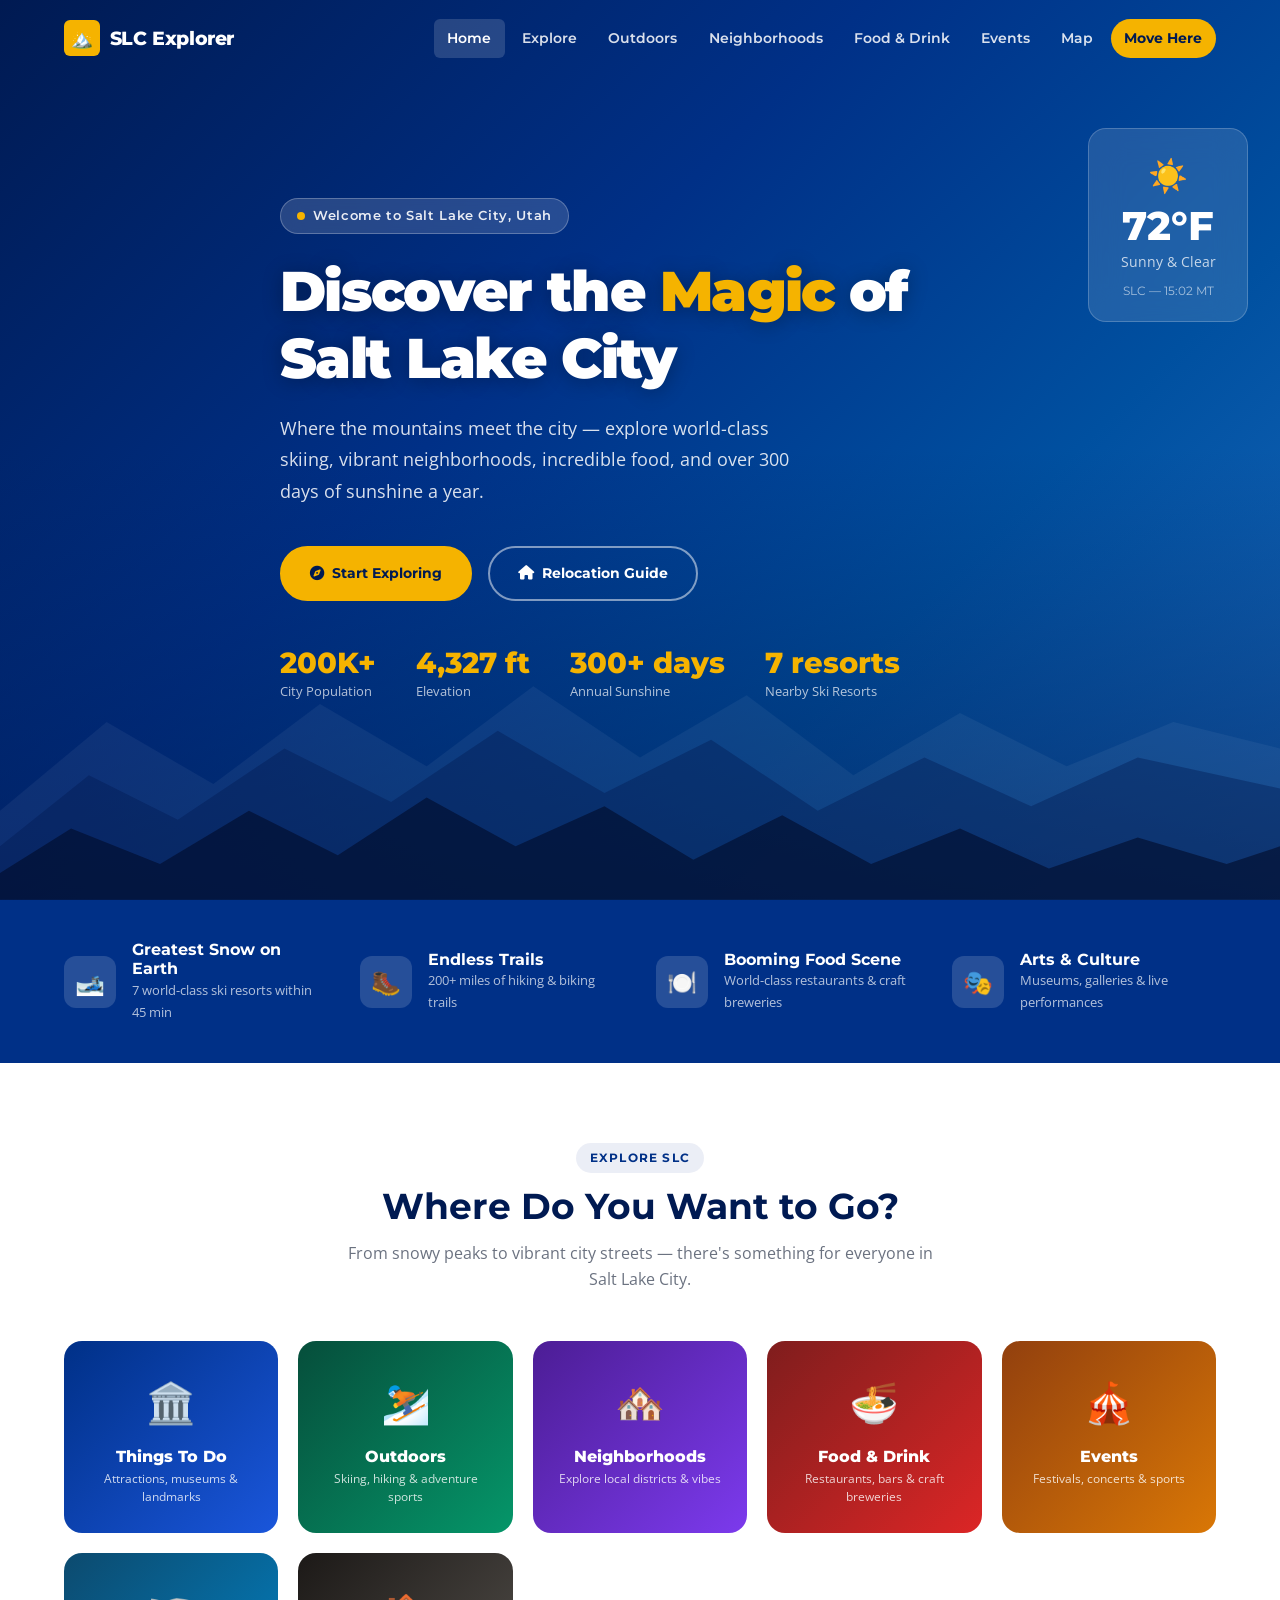
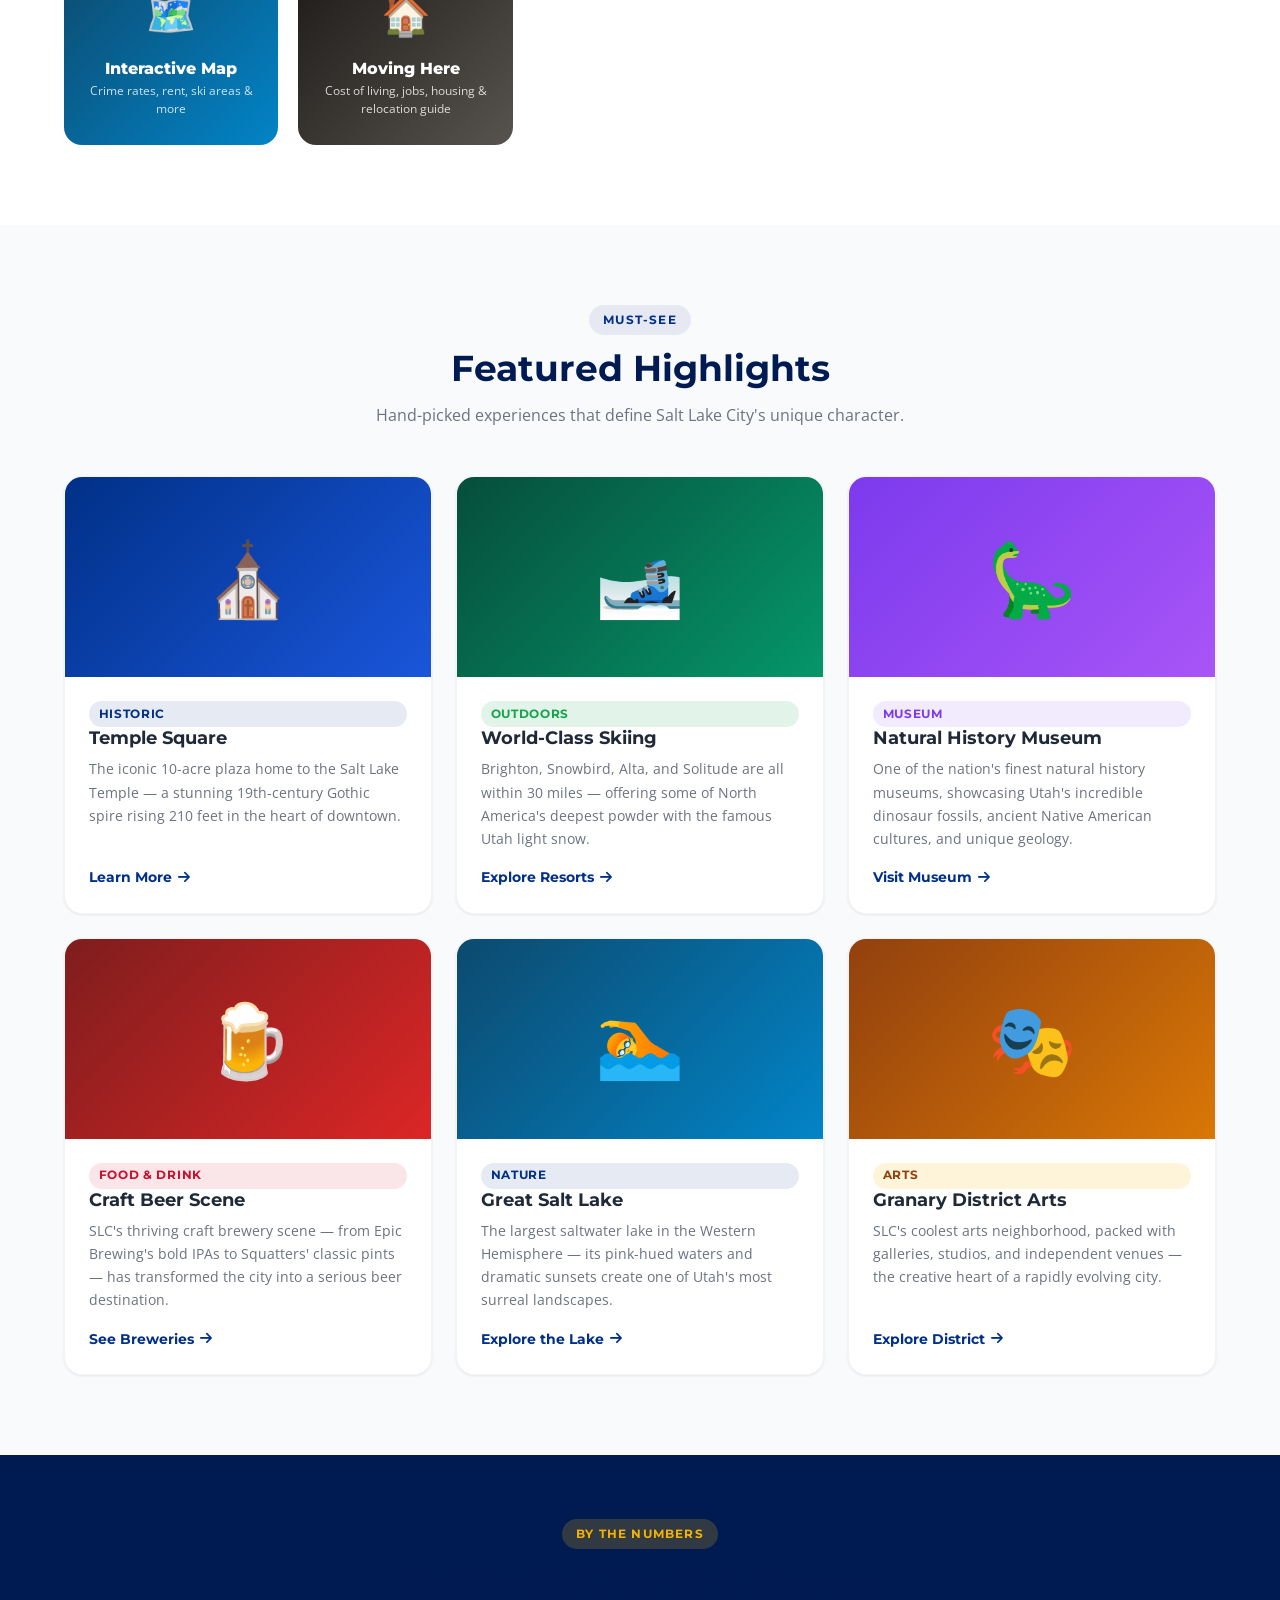
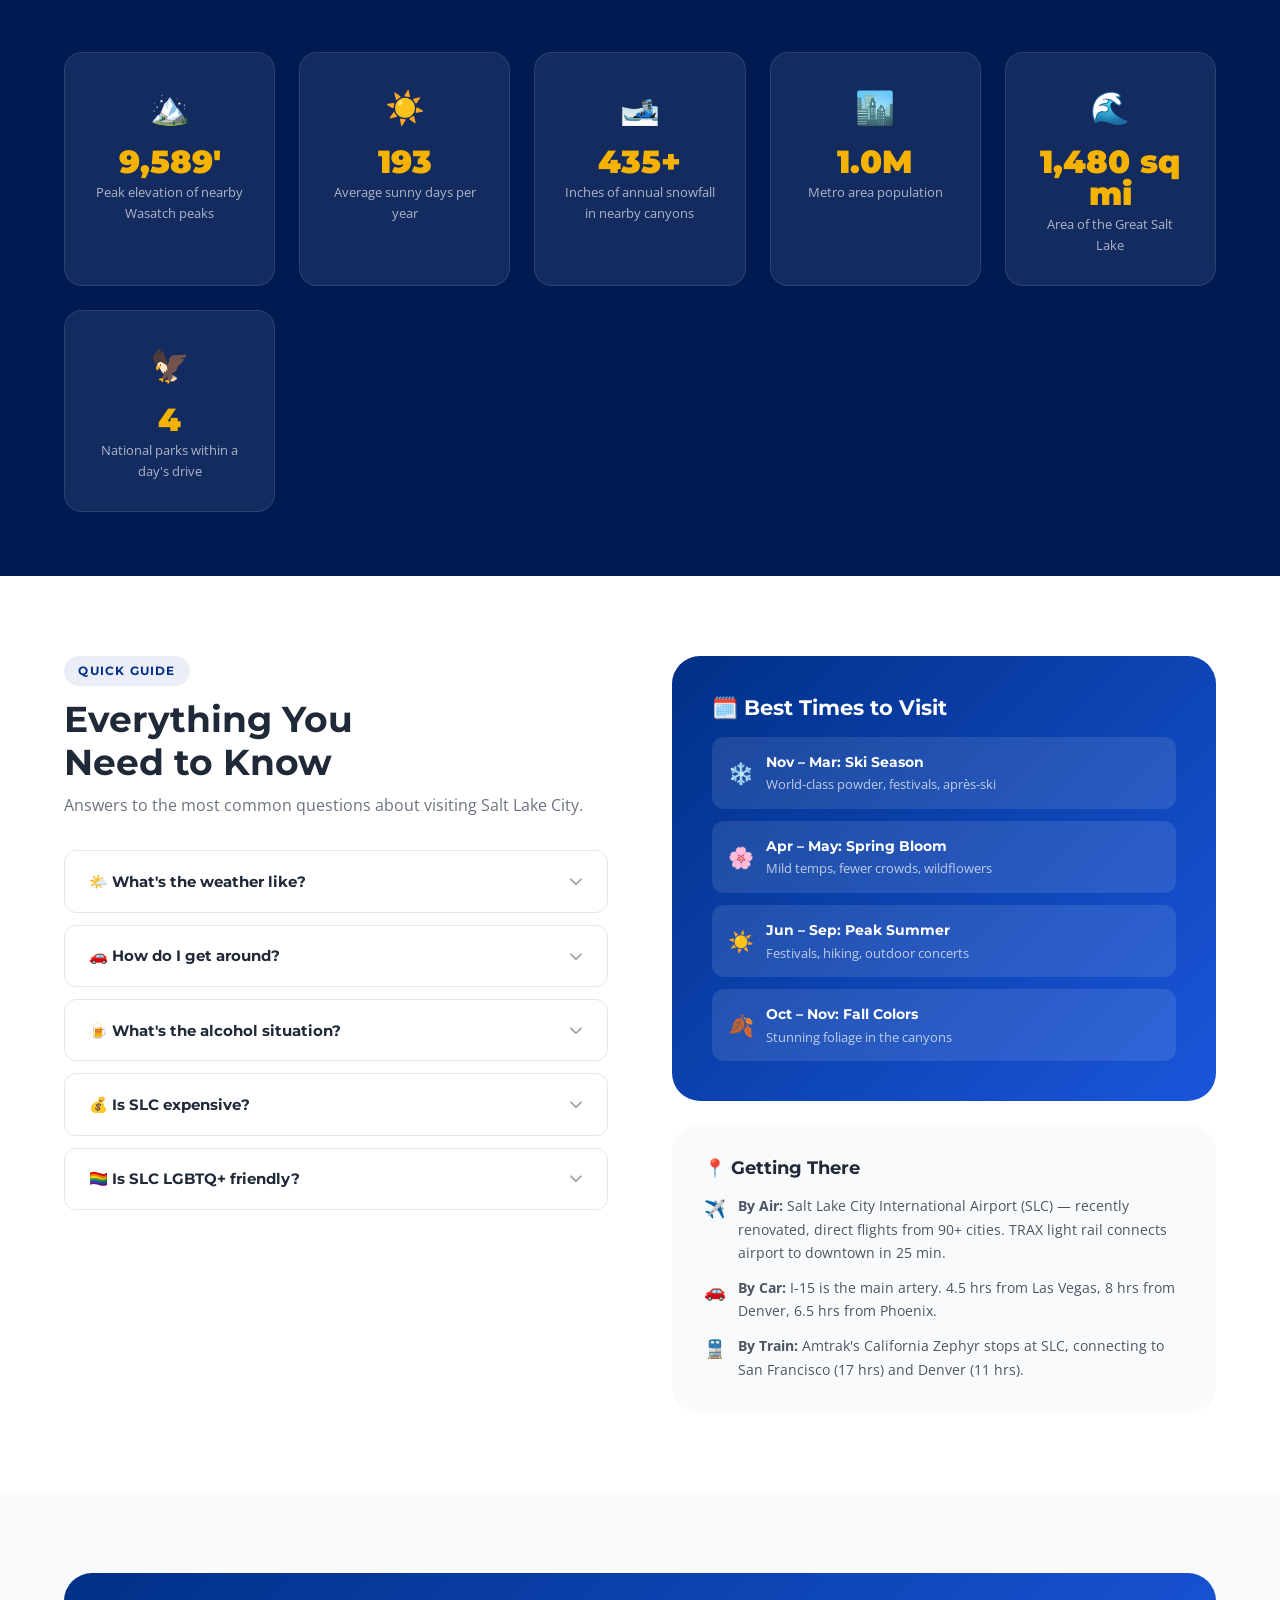
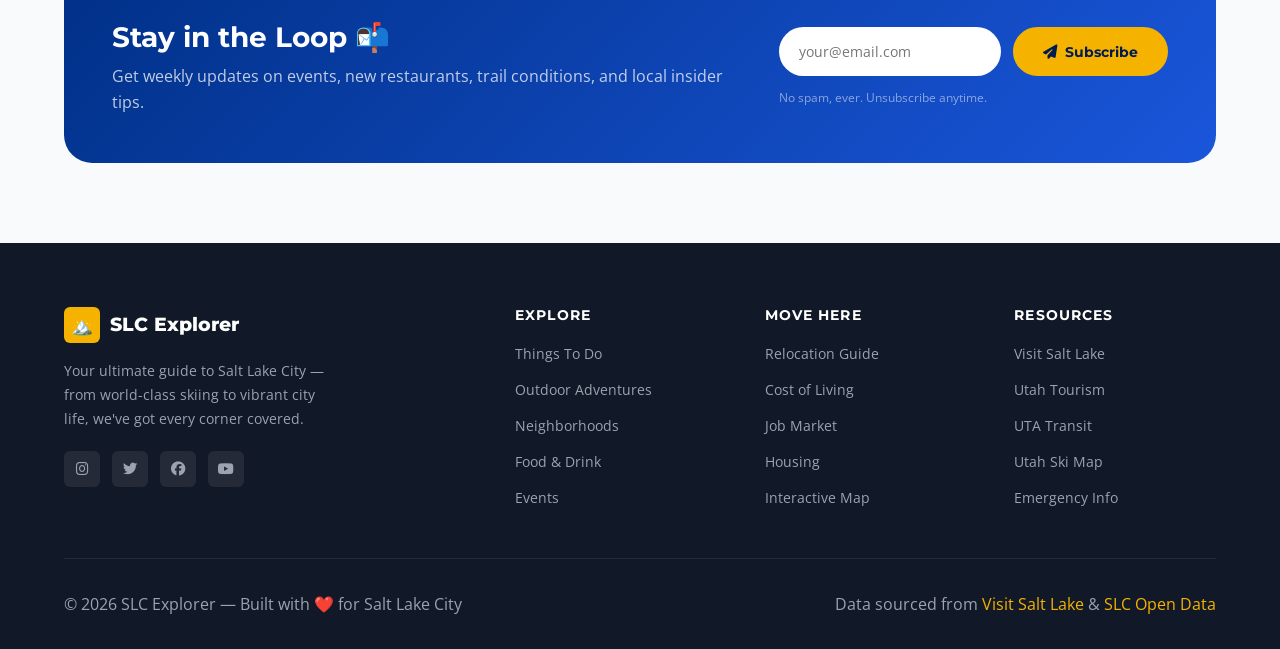
==== commit 3085f540: "Rebrand 'Plan Visit' to 'Move Here' across all pages; rewrite plan.html as Moving to SLC guide - Upd" ====
--- a/index.html
+++ b/index.html
@@ -120,7 +120,7 @@
       <a href="food.html">Food & Drink</a>
       <a href="events.html">Events</a>
       <a href="map.html">Map</a>
-      <a href="plan.html" class="nav-cta">Plan Visit</a>
+      <a href="plan.html" class="nav-cta">Move Here</a>
     </div>
     <button class="nav-toggle" aria-label="Menu">
       <span></span><span></span><span></span>
@@ -161,7 +161,7 @@
       <p>Where the mountains meet the city — explore world-class skiing, vibrant neighborhoods, incredible food, and over 300 days of sunshine a year.</p>
       <div class="hero-actions">
         <a href="explore.html" class="btn btn-primary"><i class="fas fa-compass"></i> Start Exploring</a>
-        <a href="plan.html" class="btn btn-outline"><i class="fas fa-map-marked-alt"></i> Plan Your Trip</a>
+        <a href="plan.html" class="btn btn-outline"><i class="fas fa-home"></i> Relocation Guide</a>
       </div>
       <div class="hero-stats">
         <div class="hero-stat">
@@ -259,9 +259,9 @@
         <p>Crime rates, rent, ski areas & more</p>
       </a>
       <a href="plan.html" class="nav-card" style="background: linear-gradient(135deg, #1c1917, #57534e);">
-        <div class="nav-icon">✈️</div>
-        <h3>Plan Your Visit</h3>
-        <p>Hotels, transport & travel tips</p>
+        <div class="nav-icon">🏠</div>
+        <h3>Moving Here</h3>
+        <p>Cost of living, jobs, housing & relocation guide</p>
       </a>
     </div>
   </div>
@@ -417,7 +417,7 @@
             <span class="accordion-arrow"><i class="fas fa-chevron-down"></i></span>
           </div>
           <div class="accordion-body">
-            <div class="accordion-body-inner">SLC has grown significantly in cost but remains more affordable than Denver, Seattle, or San Francisco. Average rent is $1,300–$1,800/month. Meals range from $10 budget spots to $50+ fine dining. Ski lift tickets are $100–$180/day. See our Plan page for a full budget guide.</div>
+            <div class="accordion-body-inner">SLC has grown significantly in cost but remains more affordable than Denver, Seattle, or San Francisco. Average rent is $1,300–$1,800/month. Meals range from $10 budget spots to $50+ fine dining. Ski lift tickets are $100–$180/day. See our Move Here page for a full budget guide.</div>
           </div>
         </div>
         <div class="accordion-item reveal">
@@ -535,12 +535,12 @@
         </ul>
       </div>
       <div class="footer-col">
-        <h4>Plan</h4>
+        <h4>Move Here</h4>
         <ul>
-          <li><a href="plan.html">Getting Here</a></li>
-          <li><a href="plan.html#transport">Getting Around</a></li>
-          <li><a href="plan.html#hotels">Where to Stay</a></li>
-          <li><a href="plan.html#budget">Budget Guide</a></li>
+          <li><a href="plan.html">Relocation Guide</a></li>
+          <li><a href="plan.html#cost">Cost of Living</a></li>
+          <li><a href="plan.html#jobs">Job Market</a></li>
+          <li><a href="plan.html#housing">Housing</a></li>
           <li><a href="map.html">Interactive Map</a></li>
         </ul>
       </div>
@@ -567,4 +567,4 @@
 
 <script src="script.js"></script>
 </body>
-</html>
+</html>
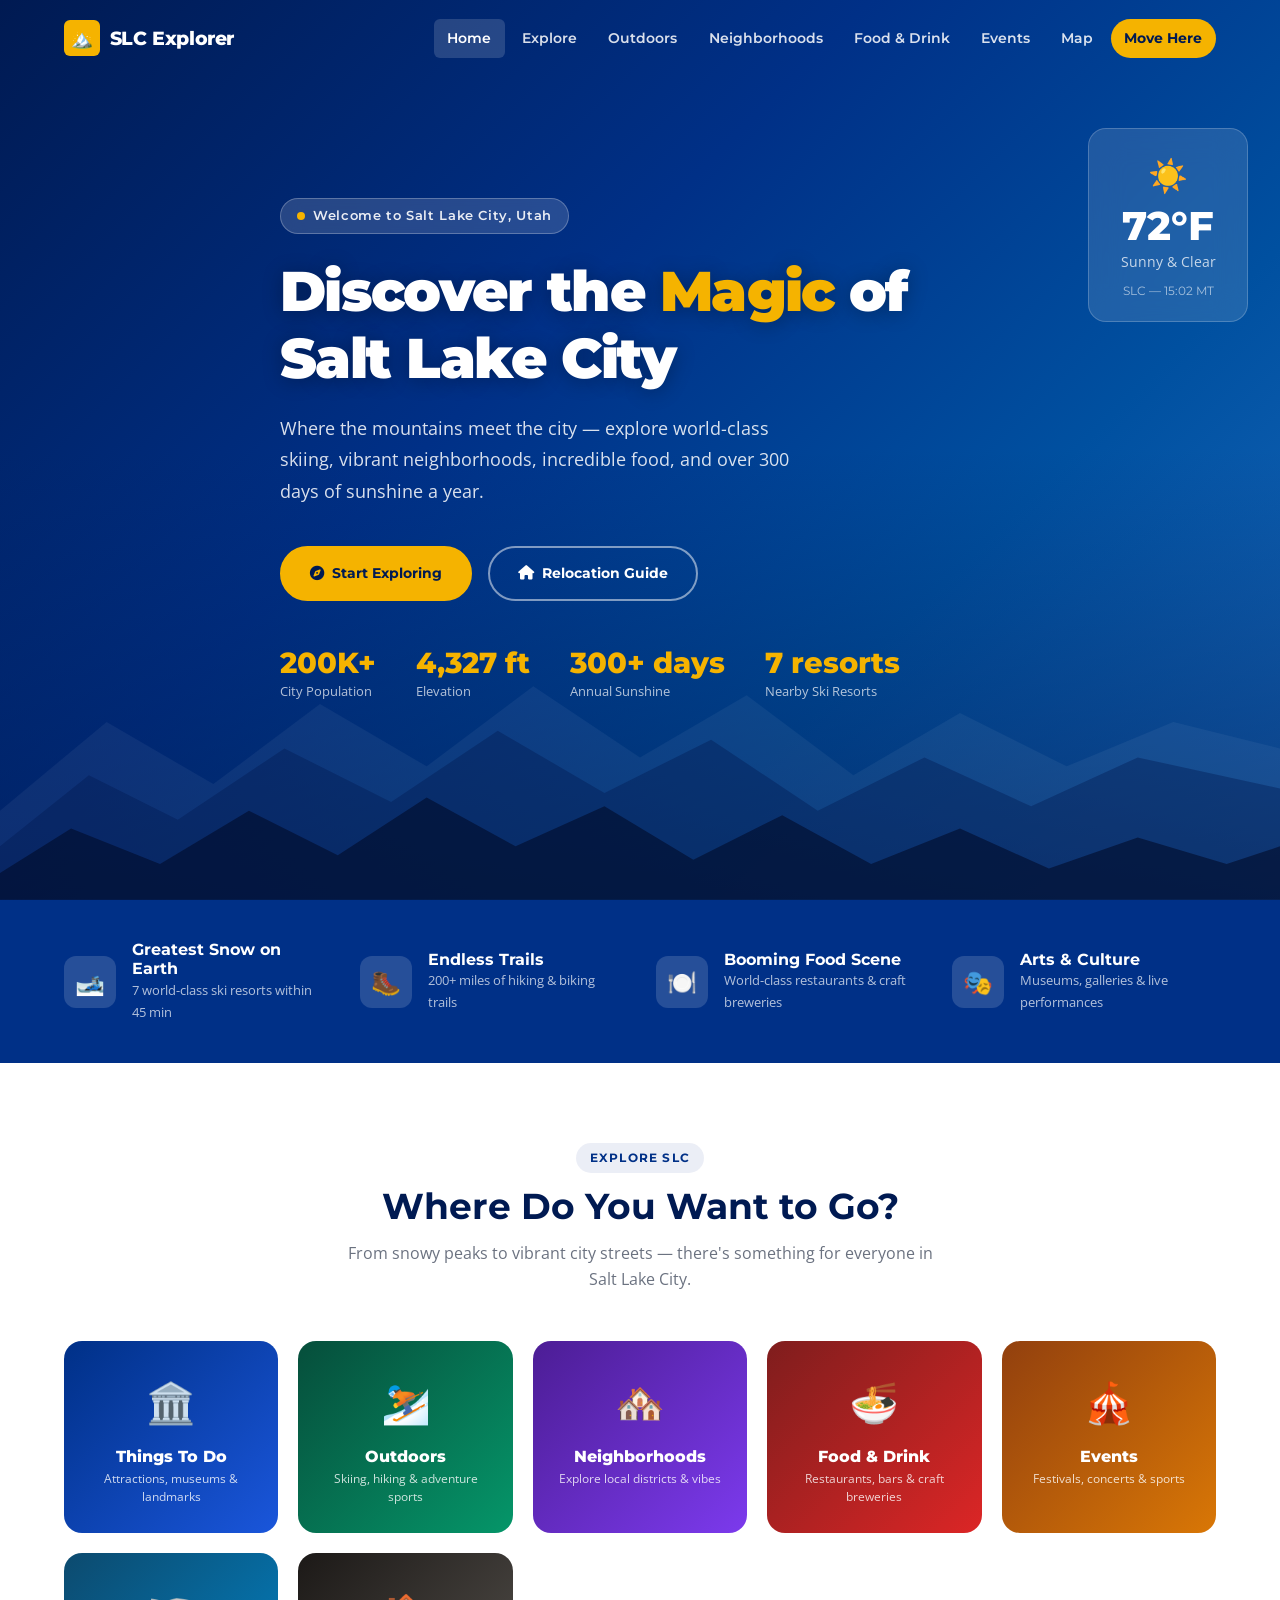
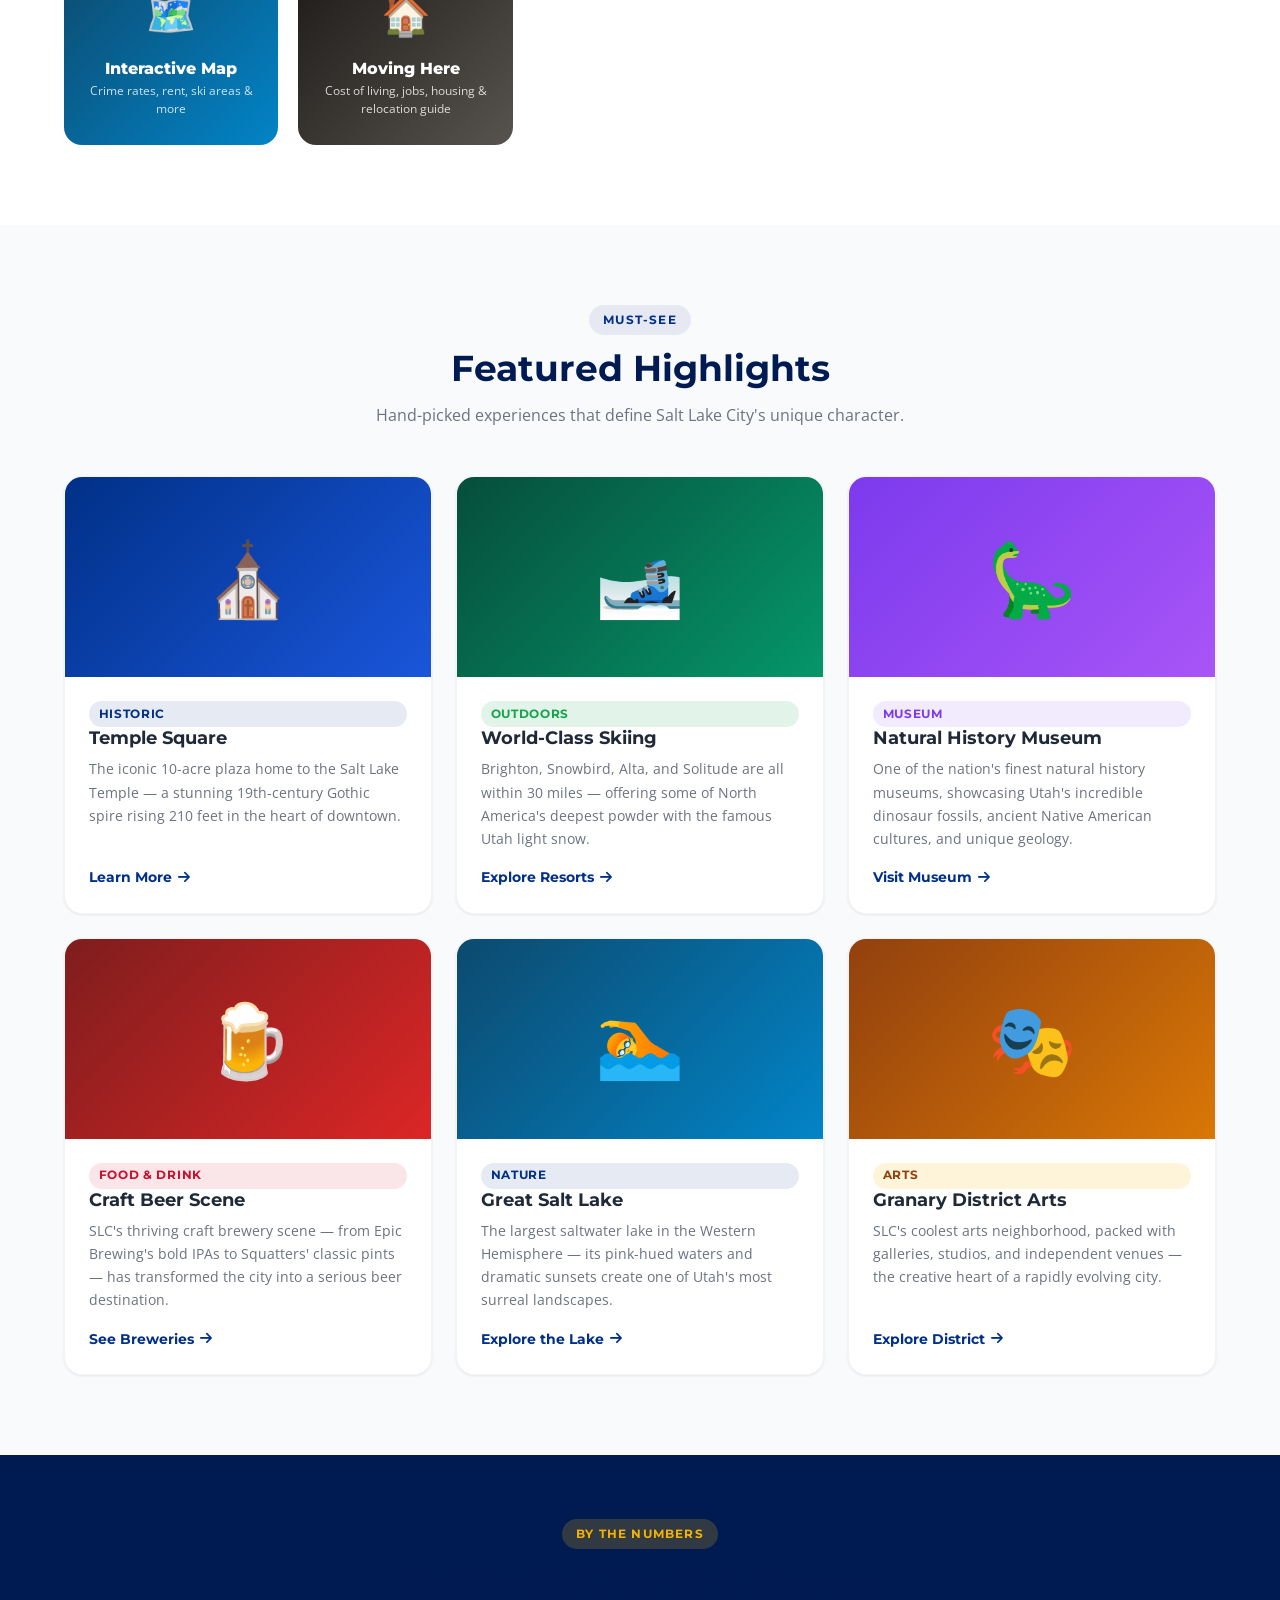
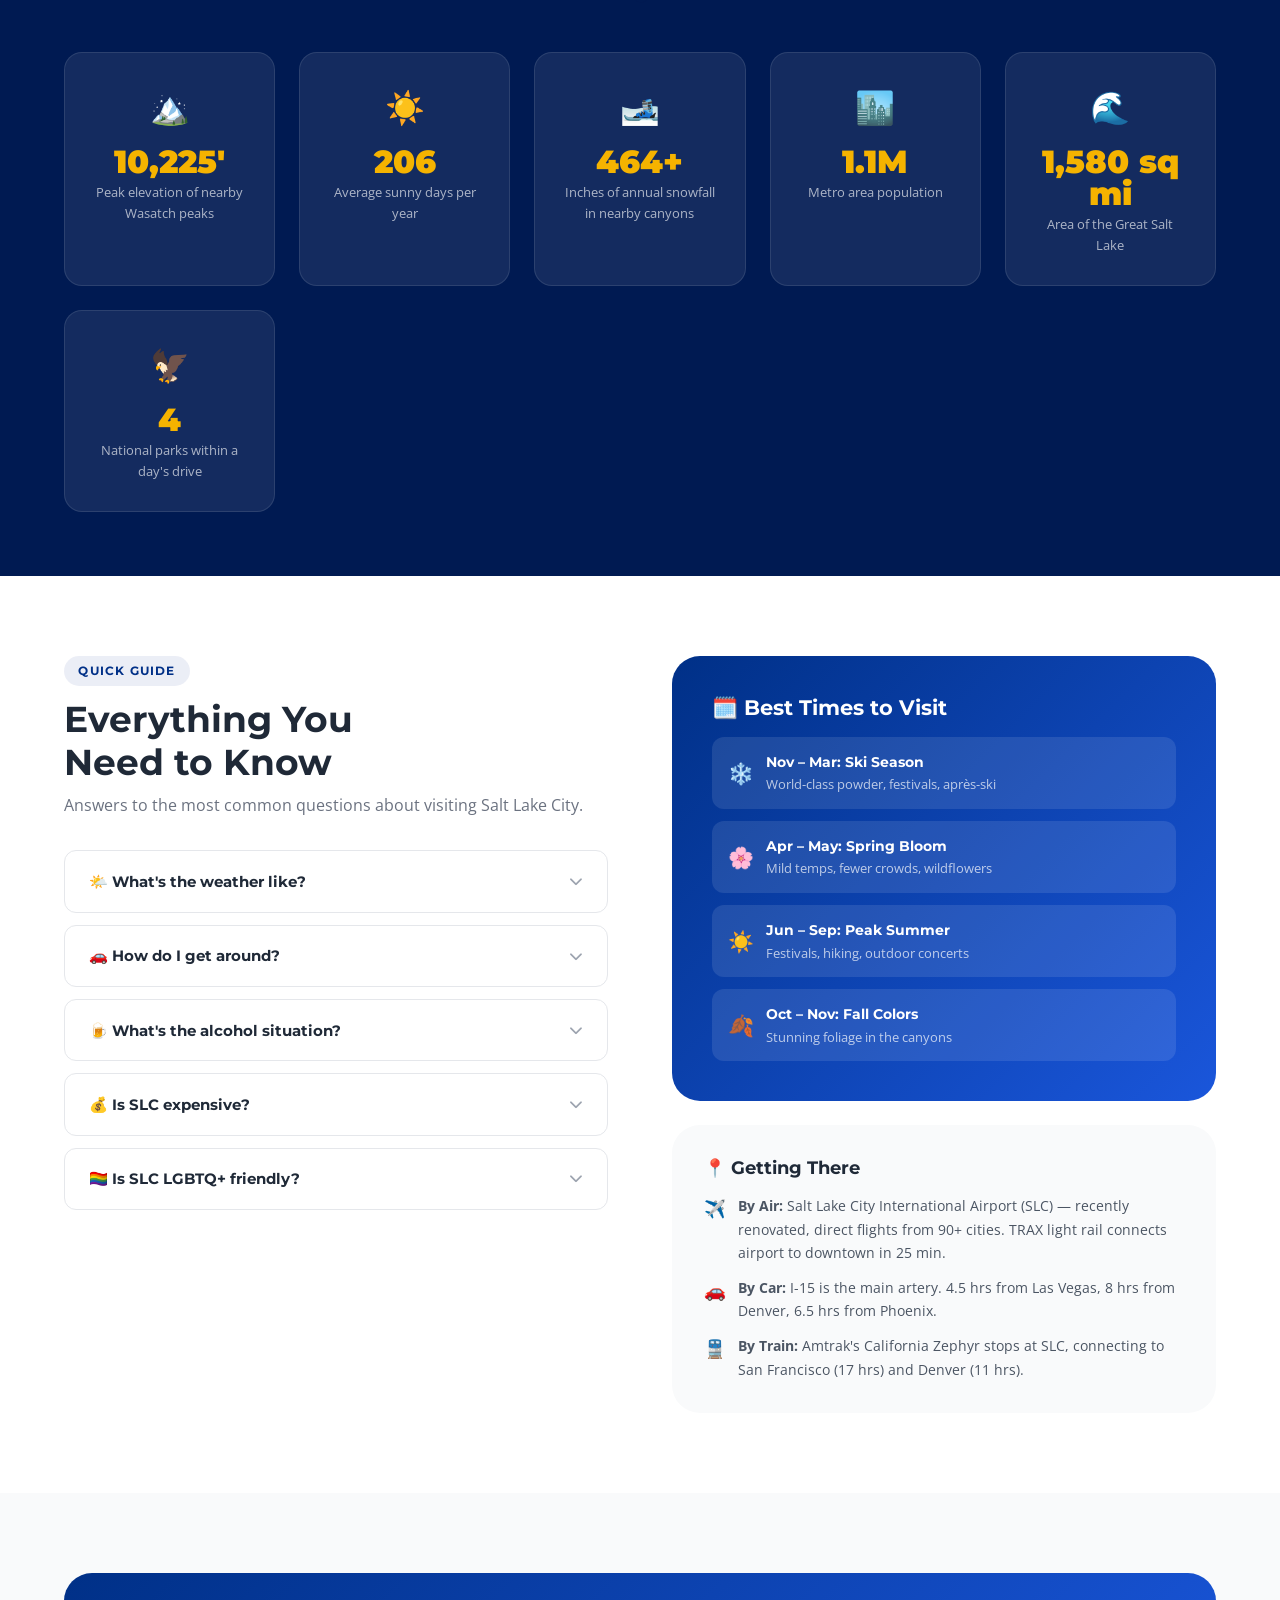
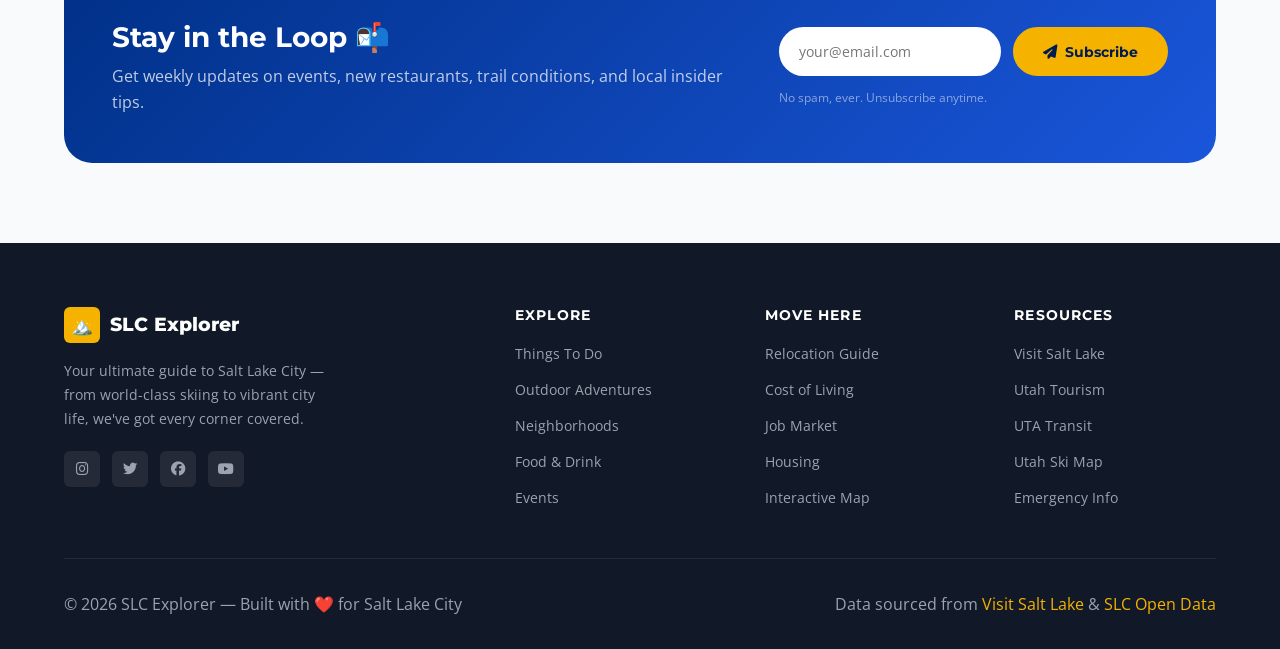
==== commit 5c881377: "Rebrand Plan Visit to Move Here across all pages; rewrite plan.html as Moving to SLC guide" ====
--- a/index.html
+++ b/index.html
@@ -417,7 +417,7 @@
             <span class="accordion-arrow"><i class="fas fa-chevron-down"></i></span>
           </div>
           <div class="accordion-body">
-            <div class="accordion-body-inner">SLC has grown significantly in cost but remains more affordable than Denver, Seattle, or San Francisco. Average rent is $1,300–$1,800/month. Meals range from $10 budget spots to $50+ fine dining. Ski lift tickets are $100–$180/day. See our Move Here page for a full budget guide.</div>
+            <div class="accordion-body-inner">SLC has grown significantly in cost but remains more affordable than Denver, Seattle, or San Francisco. Average rent is $1,300–$1,800/month. Meals range from $10 budget spots to $50+ fine dining. Ski lift tickets are $100–$180/day. See our Plan page for a full budget guide.</div>
           </div>
         </div>
         <div class="accordion-item reveal">
